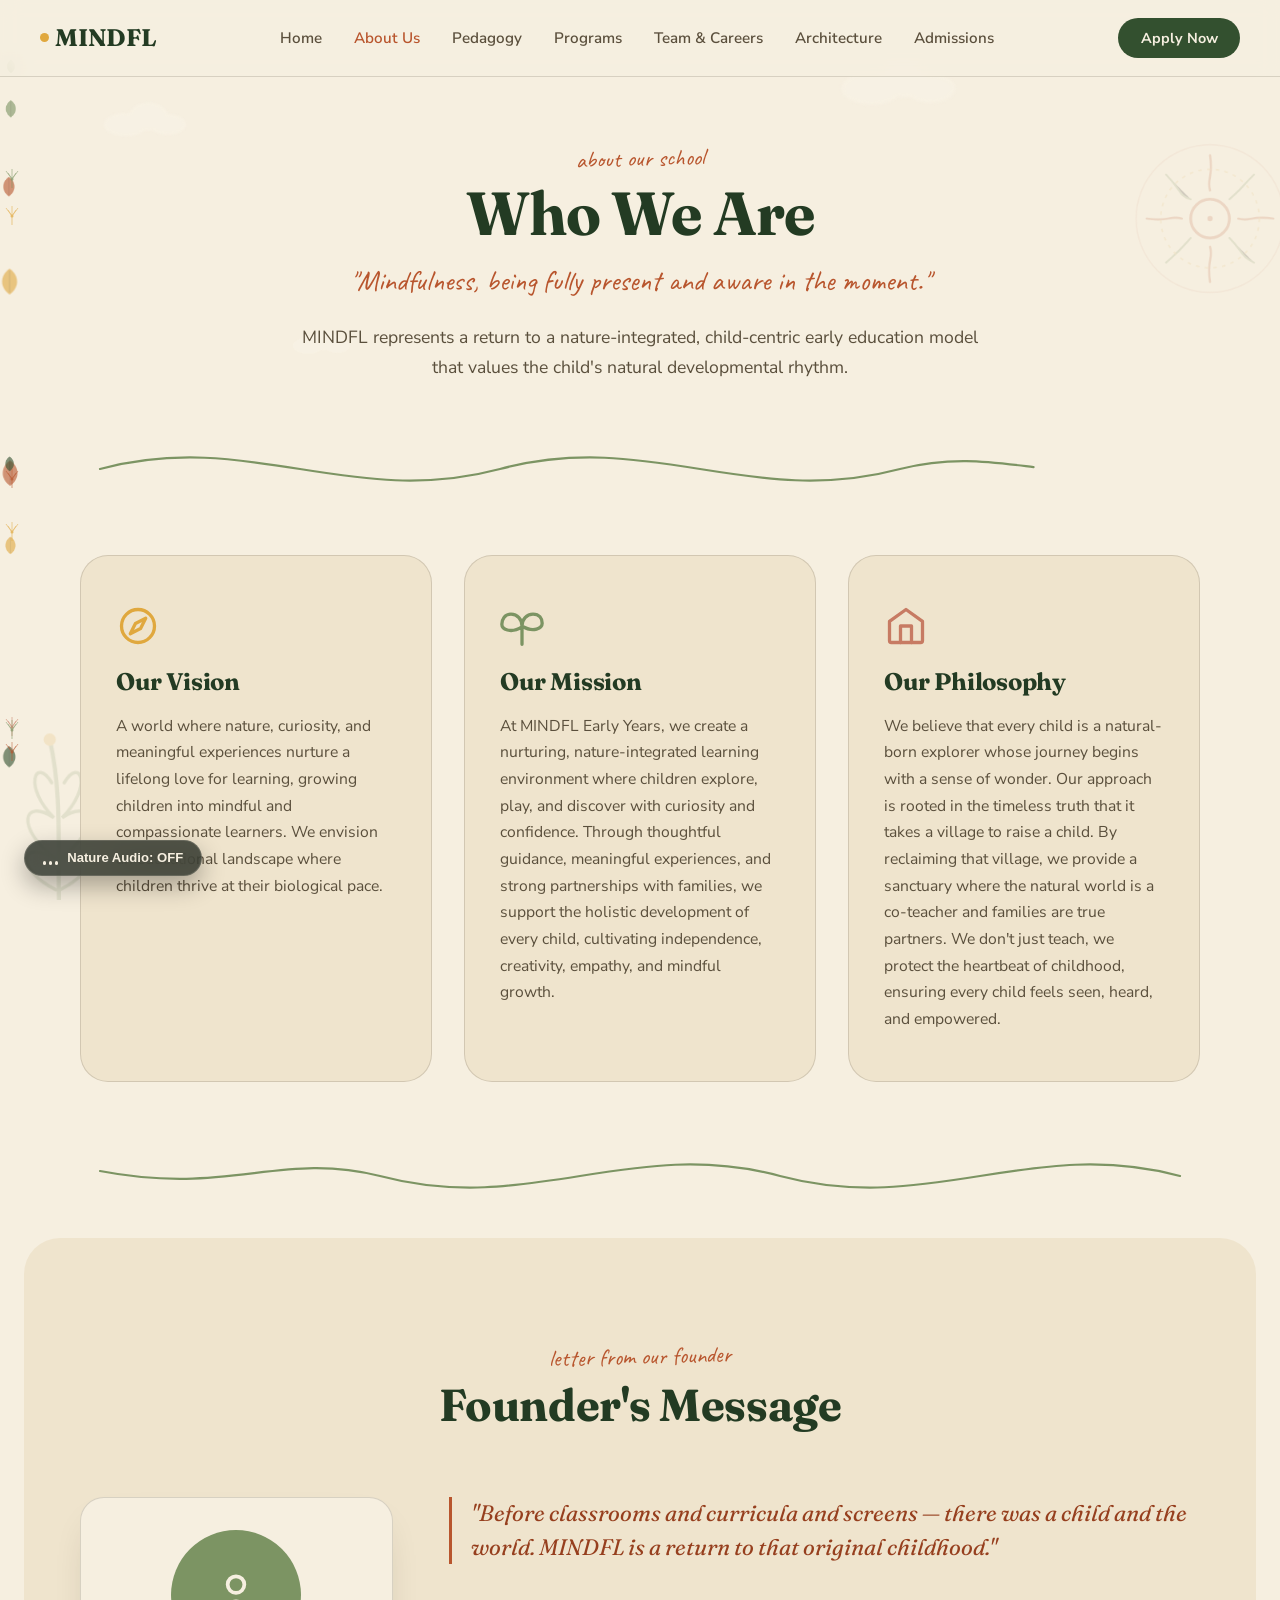
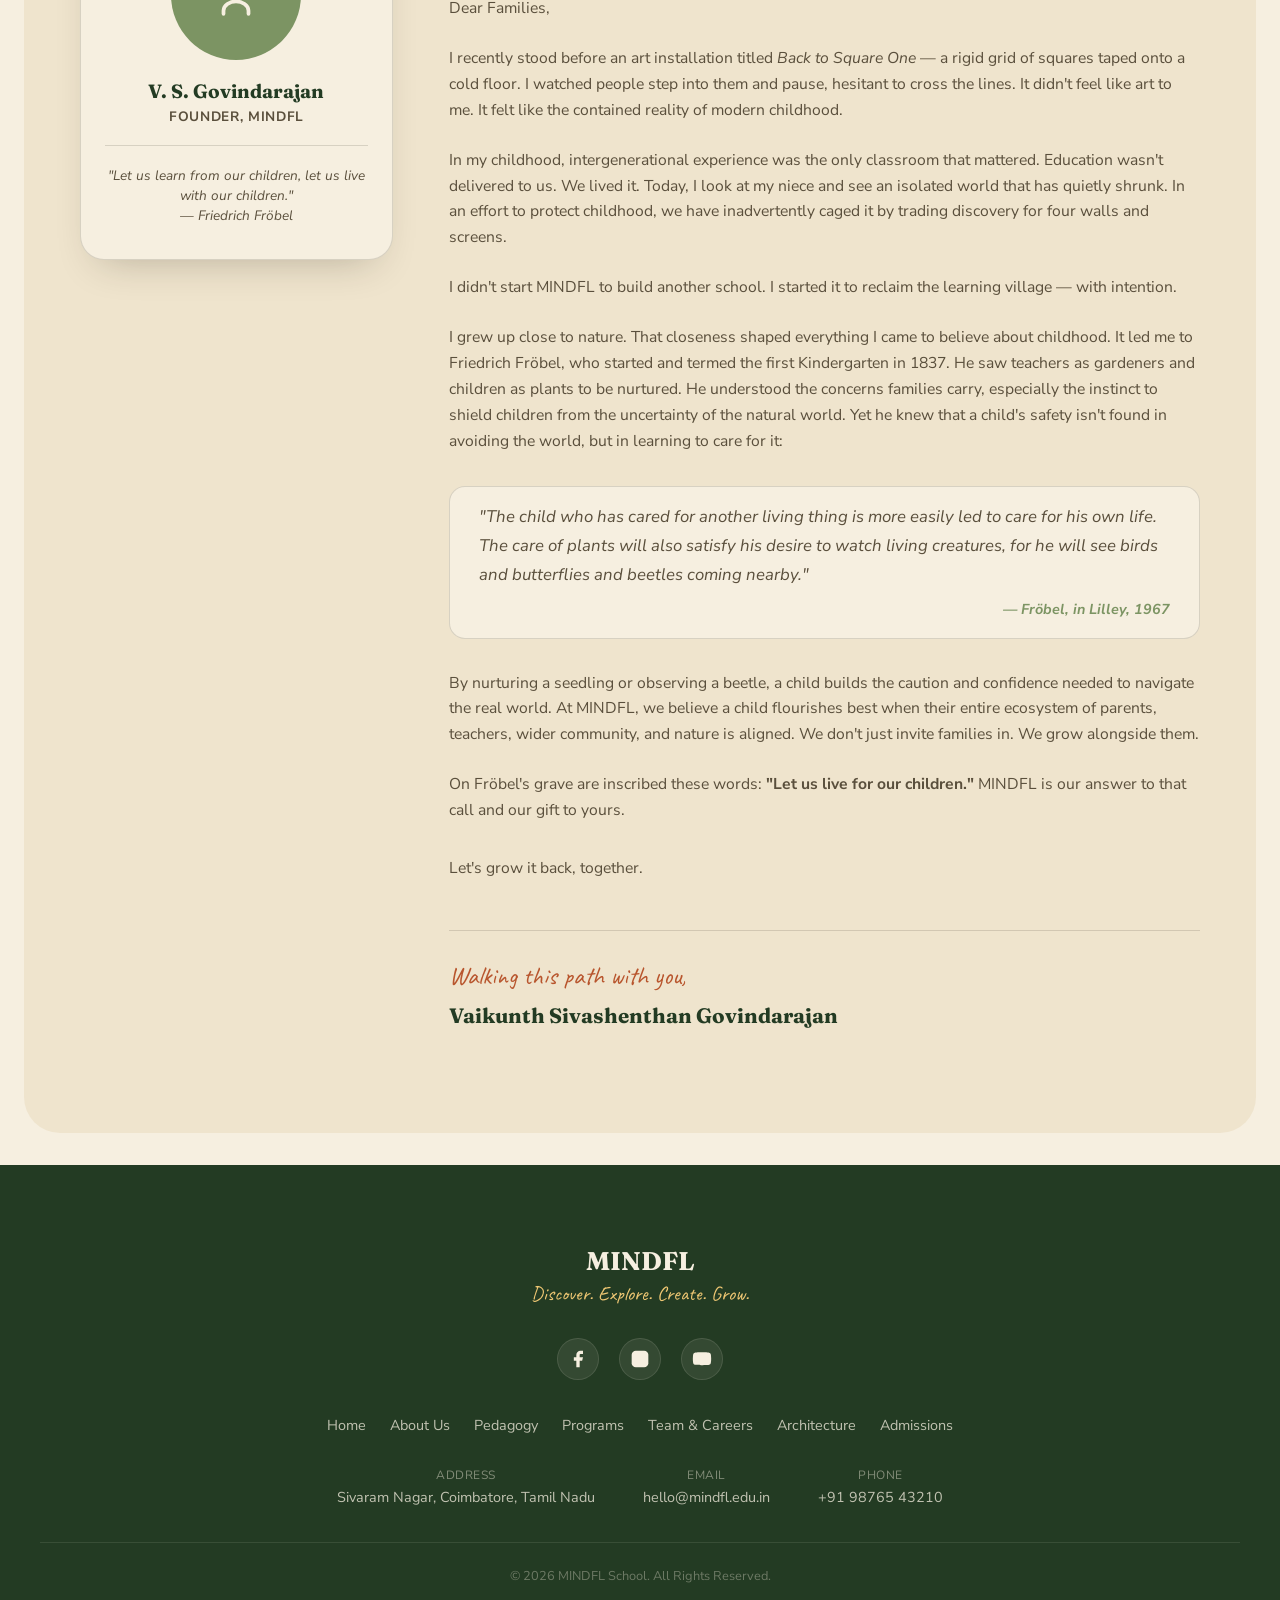
==== about.html @ 284044bc "Add acoustic piano key sounds for card overlays; remove chimes loop and waterdrop audio" ====
<!DOCTYPE html>
<html lang="en">
<head>
  <meta charset="UTF-8">
  <meta name="viewport" content="width=device-width, initial-scale=1.0">
  <meta name="description" content="Discover MINDFL's vision, mission, and core philosophy, along with a personal message from our founder, Vaikunth Sivashenthan Govindarajan.">
  <title>About Us — MINDFL School</title>
  <link rel="stylesheet" href="index.css?v=1.4">
</head>
<body>

  <!-- Static Texture -->
  <div style="position:fixed; inset:0; z-index:500; pointer-events:none; filter:url(#noiseFilter); opacity:0.045;"></div>

  <!-- Ambient Background Layer -->
  <div id="garden-layer"></div>

  <!-- Navigation -->
  <nav>
    <a href="index.html" class="brand"><span class="dot"></span>MINDFL</a>
    <ul class="nav-links">
      <li><a href="index.html">Home</a></li>
      <li><a href="about.html" class="active">About Us</a></li>
      <li><a href="why-mindfl.html">Pedagogy</a></li>
      <li><a href="programs.html">Programs</a></li>
      <li><a href="team.html">Team &amp; Careers</a></li>
      <li><a href="architecture.html">Architecture</a></li>
      <li><a href="admissions.html">Admissions</a></li>
    </ul>
    <a href="admissions.html" class="nav-cta">Apply Now</a>
    <button class="menu-btn" aria-label="Toggle menu">
      <span></span>
      <span></span>
      <span></span>
    </button>
  </nav>

  <div class="wrap">
    
    <!-- Page Header -->
    <section style="padding-top: 9rem; padding-bottom: 3.5rem; text-align: center;" class="reveal-on-scroll">
      <div class="inner">
        <span class="eyebrow">about our school</span>
        <h1 style="font-size: clamp(2.2rem, 5vw, 3.8rem); margin-bottom: 0.8rem;">Who We Are</h1>
        <div style="font-family: 'Caveat', cursive; font-size: 1.8rem; color: var(--clay); margin: 0.5rem auto 1.5rem;">
          "Mindfulness, being fully present and aware in the moment."
        </div>
        <p style="max-width: 680px; margin: 0 auto; font-size: 1.1rem; line-height: 1.7;">
          MINDFL represents a return to a nature-integrated, child-centric early education model that values the child's natural developmental rhythm.
        </p>
      </div>
    </section>

    <!-- Vine Divider -->
    <svg class="vine-divider" viewBox="0 0 1080 60"><path class="vine-path" d="M0,30 C150,-10 250,70 400,30 C550,-10 650,70 800,30 C900,5 950,50 1080,25"/></svg>

    <!-- Vision, Mission & Philosophy Cards -->
    <section class="reveal-on-scroll" style="padding-top: 3.5rem; padding-bottom: 4rem;">
      <div class="inner grid-fit-320">
        
        <div style="background: var(--paper-deep); border-radius: 28px; padding: 3rem 2.2rem; border: 1px solid var(--cream-line);">
          <div style="margin-bottom: 0.8rem;">
            <svg class="flat-icon gold" viewBox="0 0 24 24"><circle cx="12" cy="12" r="9"/><path d="M16.2 7.8l-2.8 5.6-5.6 2.8 2.8-5.6 5.6-2.8z"/></svg>
          </div>
          <h2 style="font-size: 1.5rem; color: var(--forest-deep); margin-bottom: 1rem;">Our Vision</h2>
          <p style="font-size: 0.98rem; line-height: 1.7; color: var(--ink-soft); margin: 0;">
            A world where nature, curiosity, and meaningful experiences nurture a lifelong love for learning, growing children into mindful and compassionate learners. We envision an educational landscape where children thrive at their biological pace.
          </p>
        </div>

        <div style="background: var(--paper-deep); border-radius: 28px; padding: 3rem 2.2rem; border: 1px solid var(--cream-line);">
          <div style="margin-bottom: 0.8rem;">
            <svg class="flat-icon green" viewBox="0 0 24 24"><path d="M12 22V12m0 0c0-3.5 2.5-6.5 6-6.5s5 2.5 5 5-4.5 5.5-11 1.5zm0 0c0-3.5-2.5-6.5-6-6.5S1 8.5 1 11s4.5 5.5 11 1.5z"/></svg>
          </div>
          <h2 style="font-size: 1.5rem; color: var(--forest-deep); margin-bottom: 1rem;">Our Mission</h2>
          <p style="font-size: 0.98rem; line-height: 1.7; color: var(--ink-soft); margin: 0;">
            At MINDFL Early Years, we create a nurturing, nature-integrated learning environment where children explore, play, and discover with curiosity and confidence. Through thoughtful guidance, meaningful experiences, and strong partnerships with families, we support the holistic development of every child, cultivating independence, creativity, empathy, and mindful growth.
          </p>
        </div>

        <div style="background: var(--paper-deep); border-radius: 28px; padding: 3rem 2.2rem; border: 1px solid var(--cream-line);">
          <div style="margin-bottom: 0.8rem;">
            <svg class="flat-icon rose" viewBox="0 0 24 24"><path d="M3 9.5L12 3l9 6.5V20a1 1 0 0 1-1 1H4a1 1 0 0 1-1-1V9.5z"/><path d="M9 21V12h6v9"/></svg>
          </div>
          <h2 style="font-size: 1.5rem; color: var(--forest-deep); margin-bottom: 1rem;">Our Philosophy</h2>
          <p style="font-size: 0.98rem; line-height: 1.7; color: var(--ink-soft); margin: 0;">
            We believe that every child is a natural-born explorer whose journey begins with a sense of wonder. Our approach is rooted in the timeless truth that it takes a village to raise a child. By reclaiming that village, we provide a sanctuary where the natural world is a co-teacher and families are true partners. We don't just teach, we protect the heartbeat of childhood, ensuring every child feels seen, heard, and empowered.
          </p>
        </div>

      </div>
    </section>

    <!-- Vine Divider -->
    <svg class="vine-divider" viewBox="0 0 1080 60"><path class="vine-path" d="M1080,30 C930,-10 830,70 680,30 C530,-10 430,70 280,30 C180,5 130,50 0,25"/></svg>

    <!-- Founder's Message -->
    <section class="reveal-on-scroll" style="background: var(--paper-deep); border-radius: 36px; margin: 2rem 1.5rem; padding: 6.5rem 2.5rem;">
      <div class="inner">
        <div style="text-align: center; margin-bottom: 4rem;">
          <span class="eyebrow">letter from our founder</span>
          <h2 style="font-size: clamp(2rem, 3.8vw, 2.8rem);">Founder's Message</h2>
        </div>

        <div class="grid-founder">
          <!-- Left: Portrait details / Froebel grave quote -->
          <div style="position: sticky; top: 100px;">
            <div style="background: var(--paper); padding: 2rem 1.5rem; border-radius: 24px; border: 1px solid var(--cream-line); text-align: center; box-shadow: var(--shadow);">
              <div style="width: 130px; height: 130px; margin: 0 auto 1.2rem; background: var(--moss); border-radius: 50%; display: flex; align-items: center; justify-content: center;">
                <svg class="flat-icon" style="stroke: var(--paper); width: 50px; height: 50px;" viewBox="0 0 24 24"><path d="M12 11c2.2 0 4-1.8 4-4s-1.8-4-4-4-4 1.8-4 4 1.8 4 4 4zM6 21v-1.5c0-2.5 3-4.5 6-4.5s6 2 6 4.5V21"/></svg>
              </div>
              <h3 style="font-size: 1.2rem; color: var(--forest-deep); margin-bottom: 0.2rem;">V. S. Govindarajan</h3>
              <span style="font-size: 0.85rem; text-transform: uppercase; letter-spacing: 0.05em; color: var(--ink-soft); font-weight: 700; display: block; margin-bottom: 1.2rem;">Founder, MINDFL</span>
              <p style="font-size: 0.85rem; line-height: 1.5; color: var(--ink-soft); font-style: italic; border-top: 1px solid var(--cream-line); padding-top: 1.2rem; margin: 0;">
                "Let us learn from our children, let us live with our children."<br>— Friedrich Fröbel
              </p>
            </div>
          </div>

          <!-- Right: Letter content -->
          <div style="font-size: 1.05rem; line-height: 1.8; color: var(--ink);">
            
            <p style="font-family: 'Fraunces', serif; font-style: italic; font-size: 1.4rem; color: var(--clay-deep); line-height: 1.5; margin-bottom: 2rem; border-left: 3px solid var(--clay); padding-left: 1.2rem;">
              "Before classrooms and curricula and screens — there was a child and the world. MINDFL is a return to that original childhood."
            </p>

            <p style="margin-bottom: 1.5rem;">Dear Families,</p>

            <p style="margin-bottom: 1.5rem;">
              I recently stood before an art installation titled <em>Back to Square One</em> — a rigid grid of squares taped onto a cold floor. I watched people step into them and pause, hesitant to cross the lines. It didn't feel like art to me. It felt like the contained reality of modern childhood.
            </p>

            <p style="margin-bottom: 1.5rem;">
              In my childhood, intergenerational experience was the only classroom that mattered. Education wasn't delivered to us. We lived it. Today, I look at my niece and see an isolated world that has quietly shrunk. In an effort to protect childhood, we have inadvertently caged it by trading discovery for four walls and screens.
            </p>

            <p style="margin-bottom: 1.5rem;">
              I didn't start MINDFL to build another school. I started it to reclaim the learning village — with intention.
            </p>

            <p style="margin-bottom: 1.5rem;">
              I grew up close to nature. That closeness shaped everything I came to believe about childhood. It led me to Friedrich Fröbel, who started and termed the first Kindergarten in 1837. He saw teachers as gardeners and children as plants to be nurtured. He understood the concerns families carry, especially the instinct to shield children from the uncertainty of the natural world. Yet he knew that a child's safety isn't found in avoiding the world, but in learning to care for it:
            </p>

            <blockquote style="margin: 2rem 0; padding: 1rem 1.8rem; background: var(--paper); border-radius: 16px; font-style: italic; border-left: 4.5px stroke var(--moss); border: 1px solid var(--cream-line); color: var(--ink-soft); line-height: 1.7;">
              "The child who has cared for another living thing is more easily led to care for his own life. The care of plants will also satisfy his desire to watch living creatures, for he will see birds and butterflies and beetles coming nearby." <span style="display: block; margin-top: 0.5rem; text-align: right; font-size: 0.9rem; font-weight: 700; color: var(--moss);">— Fröbel, in Lilley, 1967</span>
            </blockquote>

            <p style="margin-bottom: 1.5rem;">
              By nurturing a seedling or observing a beetle, a child builds the caution and confidence needed to navigate the real world. At MINDFL, we believe a child flourishes best when their entire ecosystem of parents, teachers, wider community, and nature is aligned. We don't just invite families in. We grow alongside them.
            </p>

            <p style="margin-bottom: 2rem;">
              On Fröbel's grave are inscribed these words: <strong>"Let us live for our children."</strong> MINDFL is our answer to that call and our gift to yours.
            </p>

            <p style="margin-bottom: 2rem;">Let's grow it back, together.</p>

            <div style="margin-top: 3rem; border-top: 1px solid var(--cream-line); padding-top: 1.5rem;">
              <p style="margin: 0; font-family: 'Caveat', cursive; font-size: 1.6rem; color: var(--clay);">Walking this path with you,</p>
              <h4 style="font-size: 1.3rem; margin-top: 0.3rem;">Vaikunth Sivashenthan Govindarajan</h4>
            </div>

          </div>
        </div>
      </div>
    </section>

  </div>

  <!-- Footer -->
  <footer>
    <h3>MINDFL</h3>
    <div class="tagline">Discover. Explore. Create. Grow.</div>
    <div class="footer-socials">
      <a href="#" aria-label="Facebook">
        <svg viewBox="0 0 24 24"><path d="M18 2h-3a5 5 0 0 0-5 5v3H7v4h3v8h4v-8h3l1-4h-4V7a1 1 0 0 1 1-1h3z"/></svg>
      </a>
      <a href="#" aria-label="Instagram">
        <svg viewBox="0 0 24 24"><rect x="2" y="2" width="20" height="20" rx="5" ry="5"/><path d="M16 11.37A4 4 0 1 1 12.63 8 4 4 0 0 1 16 11.37zM17.5 6.5h.01"/></svg>
      </a>
      <a href="#" aria-label="YouTube">
        <svg viewBox="0 0 24 24"><path d="M22.54 6.42a2.78 2.78 0 0 0-1.95-1.96C18.88 4 12 4 12 4s-6.88 0-8.59.46a2.78 2.78 0 0 0-1.95 1.96A29 29 0 0 0 1 11.75a29 29 0 0 0 .46 5.33 2.78 2.78 0 0 0 1.95 1.96C5.12 19.5 12 19.5 12 19.5s6.88 0 8.59-.46a2.78 2.78 0 0 0 1.95-1.96 29 29 0 0 0 .46-5.33 29 29 0 0 0-.46-5.33z"/><polygon points="9.75 15.02 15.5 11.75 9.75 8.48 9.75 15.02"/></svg>
      </a>
    </div>
    <div class="footer-links">
      <a href="index.html">Home</a>
      <a href="about.html">About Us</a>
      <a href="why-mindfl.html">Pedagogy</a>
      <a href="programs.html">Programs</a>
      <a href="team.html">Team &amp; Careers</a>
      <a href="architecture.html">Architecture</a>
      <a href="admissions.html">Admissions</a>
    </div>
    <div class="contact-row">
      <div>
        <span>Address</span>
        Sivaram Nagar, Coimbatore, Tamil Nadu
      </div>
      <div>
        <span>Email</span>
        hello@mindfl.edu.in
      </div>
      <div>
        <span>Phone</span>
        +91 98765 43210
      </div>
    </div>
    <div class="fine">© 2026 MINDFL School. All Rights Reserved.</div>
  </footer>

  <script src="index.js?v=1.4"></script>
</body>
</html>
---- index.css ----
@import url('https://fonts.googleapis.com/css2?family=Fraunces:ital,opsz,wght@0,9..144,300;0,9..144,500;0,9..144,600;0,9..144,700;1,9..144,500;1,9..144,600&family=Caveat:wght@500;600;700&family=Nunito+Sans:opsz,wght@6..12,400;6..12,500;6..12,600;6..12,700&display=swap');

:root {
  /* Premium Earthy Palette */
  --paper: #f6efe0;
  --paper-deep: #efe4cd;
  --forest: #33502f;
  --forest-deep: #233b23;
  --moss: #7c9463;
  --moss-light: rgba(124, 148, 99, 0.15);
  --clay: #b8552d;
  --clay-deep: #963f1e;
  --gold: #e0a83e;
  --gold-soft: #f0c874;
  --rose: #c77b63;
  --ink: #2b2416;
  --ink-soft: #5a4f3c;
  --cream-line: rgba(43, 36, 22, 0.15);
  
  /* Decorative & UI Specs */
  --shadow: 0 18px 40px -20px rgba(43, 36, 22, 0.3);
  --transition: all 0.35s cubic-bezier(0.25, 0.8, 0.25, 1);
  --max-width: 1120px;
}

* {
  box-sizing: border-box;
}

html {
  scroll-behavior: smooth;
}

/* Base Mobile Layout (Base Viewport: <768px) */
body {
  margin: 0;
  background-color: var(--paper);
  color: var(--ink);
  font-family: 'Nunito Sans', sans-serif;
  overflow-x: hidden;
  position: relative;
  min-height: 100vh;
}

/* Custom Scrollbar */
::-webkit-scrollbar {
  width: 8px;
}
::-webkit-scrollbar-track {
  background: var(--paper-deep);
}
::-webkit-scrollbar-thumb {
  background: var(--moss);
  border-radius: 5px;
}
::-webkit-scrollbar-thumb:hover {
  background: var(--forest);
}

::selection {
  background: var(--gold-soft);
  color: var(--ink);
}

/* Typography Mobile-First (Optimized to prevent overlap) */
h1 {
  font-family: 'Fraunces', serif;
  color: var(--forest-deep);
  margin: 0;
  letter-spacing: -0.015em;
  font-size: clamp(2rem, 7vw, 2.5rem);
  line-height: 1.15;
}

h2 {
  font-family: 'Fraunces', serif;
  color: var(--forest-deep);
  margin: 0;
  letter-spacing: -0.01em;
  font-size: clamp(1.6rem, 5.5vw, 2rem);
  line-height: 1.25;
}

h3 {
  font-family: 'Fraunces', serif;
  color: var(--forest-deep);
  margin: 0;
  font-size: clamp(1.2rem, 4.5vw, 1.45rem);
  line-height: 1.3;
}

h4 {
  font-family: 'Fraunces', serif;
  color: var(--forest-deep);
  margin: 0;
  font-size: 1.15rem;
  line-height: 1.3;
}

p {
  line-height: 1.65;
  color: var(--ink-soft);
  font-size: 0.98rem;
  margin-top: 0;
  margin-bottom: 1rem;
}

.eyebrow {
  font-family: 'Caveat', cursive;
  font-size: 1.45rem;
  color: var(--clay);
  display: inline-block;
  transform: rotate(-1.5deg);
  margin-bottom: 0.4rem;
}

a {
  text-decoration: none;
  color: inherit;
}

/* Minimal Flat SVG Icons Styling */
.flat-icon {
  width: 44px;
  height: 44px;
  stroke: var(--clay);
  stroke-width: 1.8;
  stroke-linecap: round;
  stroke-linejoin: round;
  fill: none;
  display: inline-block;
}

.flat-icon.green {
  stroke: var(--moss);
}

.flat-icon.gold {
  stroke: var(--gold);
}

.flat-icon.rose {
  stroke: var(--rose);
}

.flat-icon.forest {
  stroke: var(--forest);
}

/* Ambient Background Layers */
#grain {
  position: fixed;
  inset: 0;
  pointer-events: none;
  z-index: 500;
  opacity: 0.045;
  mix-blend-mode: multiply;
}

#garden-layer {
  position: fixed;
  inset: 0;
  z-index: 0;
  overflow: hidden;
  pointer-events: none;
}

.parallax-el {
  position: absolute;
  will-change: transform;
  transition: transform 0.6s cubic-bezier(0.2, 0.7, 0.3, 1);
}

.cloud {
  position: absolute;
  filter: blur(1.5px);
  opacity: 0.4;
}

.drift-leaf {
  position: absolute;
  animation: driftAcross linear infinite;
  opacity: 0.75;
}

@keyframes driftAcross {
  0% { transform: translate(-8vw, 0) rotate(-10deg); }
  50% { transform: translate(50vw, -8vh) rotate(25deg); }
  100% { transform: translate(112vw, 4vh) rotate(-15deg); }
}

.pollen {
  position: absolute;
  border-radius: 50%;
  background: var(--gold-soft);
  opacity: 0.35;
  animation: pollenFloat linear infinite;
}

@keyframes pollenFloat {
  0% { transform: translate(0, 0); opacity: 0; }
  10% { opacity: 0.45; }
  90% { opacity: 0.35; }
  100% { transform: translate(var(--drift-x, 25px), -105vh); opacity: 0; }
}

.butterfly {
  position: absolute;
  offset-path: path('M -50 200 C 150 50, 250 350, 500 100 C 700 -100, 900 400, 1150 220');
  animation: flutterAlongPath 22s linear infinite;
  opacity: 0;
}
.butterfly svg {
  animation: wingFlap 0.45s ease-in-out infinite alternate;
  transform-origin: center;
}

@keyframes wingFlap {
  from { transform: scaleX(1); }
  to { transform: scaleX(0.65); }
}

@keyframes flutterAlongPath {
  0% { offset-distance: 0%; opacity: 0; }
  5% { opacity: 0.85; }
  95% { opacity: 0.85; }
  100% { offset-distance: 100%; opacity: 0; }
}

/* Layout Shell Mobile-First */
.wrap {
  position: relative;
  z-index: 2;
  overflow: hidden;
}

section {
  position: relative;
  padding: 3.5rem 1.2rem;
}

.inner {
  width: 100%;
  max-width: var(--max-width);
  margin: 0 auto;
}

/* Header / Navigation Mobile-First */
nav {
  position: fixed;
  top: 0;
  left: 0;
  right: 0;
  z-index: 100;
  display: flex;
  align-items: center;
  justify-content: space-between;
  padding: 0.9rem 1.2rem;
  background: rgba(246, 239, 224, 0.8);
  backdrop-filter: blur(10px);
  border-bottom: 1px solid var(--cream-line);
}

.brand {
  font-family: 'Fraunces', serif;
  font-weight: 700;
  font-size: 1.35rem;
  color: var(--forest-deep);
  display: flex;
  align-items: center;
  gap: 0.4rem;
}

.brand .dot {
  width: 9px;
  height: 9px;
  border-radius: 50%;
  background: var(--gold);
}

.nav-links {
  position: fixed;
  top: 60px;
  left: 0;
  right: 0;
  bottom: 0;
  background: var(--paper);
  display: flex;
  flex-direction: column;
  padding: 2.5rem 1.5rem;
  gap: 1.5rem;
  transform: translateX(100%);
  transition: transform 0.4s cubic-bezier(0.2, 0.7, 0.3, 1);
  z-index: 99;
  border-top: 1px solid var(--cream-line);
  overflow-y: auto;
  list-style: none;
  margin: 0;
}

.nav-links.open {
  transform: translateX(0);
}

.nav-links a {
  font-weight: 600;
  font-size: 1.1rem;
  color: var(--ink-soft);
  transition: var(--transition);
  display: block;
  padding: 0.5rem 0;
}

.nav-links a:hover,
.nav-links a.active {
  color: var(--clay);
}

.nav-cta {
  display: none; /* Desktop only */
}

/* Mobile Nav Toggle */
.menu-btn {
  display: block;
  background: none;
  border: none;
  cursor: pointer;
  padding: 0.4rem;
  z-index: 105;
}

.menu-btn span {
  display: block;
  width: 22px;
  height: 2px;
  background: var(--forest-deep);
  margin: 4px 0;
  transition: var(--transition);
}

.menu-btn.open span:nth-child(1) {
  transform: rotate(45deg) translate(4px, 4px);
}
.menu-btn.open span:nth-child(2) {
  opacity: 0;
}
.menu-btn.open span:nth-child(3) {
  transform: rotate(-45deg) translate(4px, -4px);
}

/* Vine Dividers */
.vine-divider {
  width: 100%;
  max-width: var(--max-width);
  margin: 0 auto;
  height: 45px;
  display: block;
}

.vine-path {
  fill: none;
  stroke: var(--moss);
  stroke-width: 2.2;
  stroke-linecap: round;
  stroke-dasharray: 1400;
  stroke-dashoffset: 1400;
  transition: stroke-dashoffset 1.8s cubic-bezier(0.2, 0.7, 0.2, 1);
}

.vine-divider.in-view .vine-path {
  stroke-dashoffset: 0;
}

.vine-leaf {
  opacity: 0;
  transform: scale(0.4);
  transform-origin: center;
  transition: opacity 0.6s ease 1.2s, transform 0.6s ease 1.2s;
}

.vine-divider.in-view .vine-leaf {
  opacity: 1;
  transform: scale(1);
}

/* Buttons */
.btn-primary, .btn-secondary {
  font-weight: 700;
  font-size: 0.95rem;
  padding: 0.8rem 1.6rem;
  border-radius: 100px;
  display: inline-block;
  transition: var(--transition);
  border: none;
  cursor: pointer;
  text-align: center;
}

.btn-primary {
  background: var(--clay);
  color: var(--paper);
  box-shadow: 0 10px 20px -8px rgba(184, 85, 45, 0.45);
}

.btn-primary:hover {
  transform: translateY(-2px) rotate(-0.5deg);
  box-shadow: 0 14px 26px -8px rgba(184, 85, 45, 0.55);
}

.btn-secondary {
  background: transparent;
  color: var(--forest-deep);
  border: 1.5px solid var(--forest-deep);
}

.btn-secondary:hover {
  background: var(--forest-deep);
  color: var(--paper);
  transform: translateY(-2px) rotate(0.5deg);
}

/* Card components base */
.journey-card {
  background: var(--paper-deep);
  padding: 2rem 1.5rem;
  border-radius: 20px;
  border: 1px solid var(--cream-line);
  position: relative;
  margin-bottom: 1.25rem;
  transition: var(--transition);
}

.journey-card .tag {
  position: absolute;
  top: 1.2rem;
  right: 1.2rem;
  font-family: 'Caveat', cursive;
  font-size: 1.1rem;
  color: var(--moss);
}

/* GROW framework */
.grow-grid {
  display: grid;
  grid-template-columns: 1fr;
  gap: 1.25rem;
  margin-top: 2rem;
}
.grow-card {
  background: var(--paper-deep);
  border: 1px solid var(--cream-line);
  border-radius: 20px;
  padding: 2rem 1.5rem;
  transition: var(--transition);
}
.grow-letter {
  font-size: 2.8rem;
  font-family: 'Fraunces', serif;
  font-weight: 700;
  color: var(--clay);
  line-height: 1;
  display: block;
  margin-bottom: 0.1rem;
}
.grow-phil {
  font-size: 0.85rem;
  text-transform: uppercase;
  letter-spacing: 0.05em;
  color: var(--moss);
  font-weight: 700;
  display: block;
  margin-bottom: 0.8rem;
}

/* Stats Section */
.stats-grid {
  display: grid;
  grid-template-columns: 1fr;
  gap: 2.2rem;
  background: var(--forest-deep);
  color: var(--paper);
  padding: 3.5rem 1.5rem;
  border-radius: 28px;
  margin: 3rem 0;
  text-align: center;
}
.stat-card {
  border-bottom: 1px solid rgba(246, 239, 224, 0.15);
  padding-bottom: 1.8rem;
}
.stat-card:last-child {
  border-bottom: none;
  padding-bottom: 0;
}
.stat-number {
  font-size: clamp(2.8rem, 10vw, 4rem);
  font-family: 'Fraunces', serif;
  font-weight: 700;
  color: var(--gold-soft);
  line-height: 1;
  margin-bottom: 0.4rem;
}
.stat-label {
  font-size: 0.95rem;
  font-weight: 700;
  margin-bottom: 0.4rem;
  color: var(--paper);
}
.stat-desc {
  font-size: 0.85rem;
  color: rgba(246, 239, 224, 0.65);
  line-height: 1.4;
  margin: 0;
}

/* Unique Offerings */
.offering-grid {
  display: grid;
  grid-template-columns: 1fr;
  gap: 1.25rem;
  margin-top: 2rem;
}
.offering-card {
  background: var(--paper-deep);
  border: 1px solid var(--cream-line);
  border-radius: 20px;
  padding: 2rem 1.5rem;
  display: flex;
  flex-direction: column;
  gap: 1.2rem;
  align-items: start;
}
.offering-icon-wrap {
  width: 54px;
  height: 54px;
  background: var(--paper);
  border-radius: 14px;
  border: 1px solid var(--cream-line);
  display: flex;
  align-items: center;
  justify-content: center;
}

/* Thinkers */
.thinkers-grid {
  display: flex;
  flex-direction: column;
  gap: 1.5rem;
  margin-top: 2rem;
}
.thinker-row {
  display: flex;
  flex-direction: column;
  gap: 1.2rem;
  padding: 2rem 1.5rem;
  background: var(--paper-deep);
  border-radius: 24px;
  border: 1px solid var(--cream-line);
  text-align: center;
}
.thinker-header {
  display: flex;
  flex-direction: column;
  align-items: center;
  gap: 0.8rem;
}
.thinker-badge {
  width: 76px;
  height: 76px;
  background: var(--forest);
  color: var(--paper);
  border-radius: 50%;
  display: flex;
  align-items: center;
  justify-content: center;
  font-family: 'Fraunces', serif;
  font-size: 1.8rem;
  font-weight: 700;
  border: 3px solid var(--paper);
  box-shadow: var(--shadow);
}
.thinker-quote {
  font-family: 'Caveat', cursive;
  font-size: 1.3rem;
  color: var(--clay);
  line-height: 1.3;
  margin-top: 0.6rem;
}

/* Video Gallery */
.video-grid {
  display: grid;
  grid-template-columns: 1fr;
  gap: 1.5rem;
  margin-top: 2rem;
}
.video-card {
  background: var(--paper-deep);
  border-radius: 20px;
  border: 1px solid var(--cream-line);
  overflow: hidden;
}
.video-thumb {
  height: 170px;
  background: #463b28;
  position: relative;
  display: flex;
  align-items: center;
  justify-content: center;
  color: var(--paper);
  cursor: pointer;
}
.video-thumb::before {
  content: "";
  position: absolute;
  inset: 0;
  background: rgba(43, 36, 22, 0.35);
}
.play-btn {
  width: 50px;
  height: 50px;
  border-radius: 50%;
  background: var(--clay);
  display: flex;
  align-items: center;
  justify-content: center;
  position: relative;
  z-index: 5;
  font-size: 1.25rem;
  box-shadow: 0 6px 15px rgba(0, 0, 0, 0.25);
}
.video-info {
  padding: 1.25rem;
}

/* Programs Tabs */
.programs-tabs {
  display: flex;
  justify-content: center;
  gap: 0.6rem;
  flex-wrap: wrap;
  margin-top: 1.5rem;
  margin-bottom: 2.2rem;
}
.tab-btn {
  background: var(--paper-deep);
  border: 1px solid var(--cream-line);
  padding: 0.65rem 1.1rem;
  font-size: 0.9rem;
  font-family: 'Fraunces', serif;
  color: var(--forest-deep);
  border-radius: 100px;
  cursor: pointer;
}
.tab-btn.active {
  background: var(--forest);
  color: var(--paper);
  border-color: var(--forest);
}
.program-detail-card {
  display: none;
  background: var(--paper-deep);
  border: 1px solid var(--cream-line);
  border-radius: 24px;
  padding: 2rem 1.5rem;
}
.program-detail-card.active {
  display: flex;
  flex-direction: column;
  gap: 2rem;
  animation: fadeIn 0.4s ease;
}
.program-meta {
  background: var(--paper);
  border-radius: 20px;
  padding: 1.8rem;
  border: 1px solid var(--cream-line);
  display: flex;
  flex-direction: column;
  gap: 1.25rem;
}
.meta-item {
  border-bottom: 1px solid var(--cream-line);
  padding-bottom: 0.8rem;
}
.meta-item:last-child {
  border-bottom: none;
  padding-bottom: 0;
}
.meta-title {
  font-size: 0.75rem;
  text-transform: uppercase;
  letter-spacing: 0.04em;
  color: var(--moss);
  font-weight: 700;
  margin-bottom: 0.2rem;
  display: block;
}
.meta-val {
  font-size: 1.05rem;
  font-weight: 700;
  color: var(--forest-deep);
  line-height: 1.4;
}

/* Architecture Senses */
.senses-grid {
  display: grid;
  grid-template-columns: 1fr;
  gap: 1.5rem;
  margin-top: 2rem;
}
.sense-card {
  background: var(--paper-deep);
  border: 1px solid var(--cream-line);
  border-radius: 20px;
  padding: 2rem 1.5rem;
  text-align: center;
}
.sense-icon-wrap {
  width: 70px;
  height: 70px;
  background: var(--paper);
  border-radius: 50%;
  border: 1px solid var(--cream-line);
  display: flex;
  align-items: center;
  justify-content: center;
  margin: 0 auto 1.25rem;
}

/* Timeline Layout */
.timeline-layout {
  display: flex;
  flex-direction: column;
  gap: 3.5rem;
}
.timeline {
  position: relative;
  padding-left: 2rem;
}
.timeline::before {
  content: "";
  position: absolute;
  top: 8px;
  left: 8px;
  bottom: 15px;
  width: 2.5px;
  background: var(--moss-light);
}
.timeline-item {
  position: relative;
  margin-bottom: 2.5rem;
}
.timeline-item:last-child {
  margin-bottom: 0;
}
.timeline-marker {
  position: absolute;
  top: 4px;
  left: -2rem;
  width: 19px;
  height: 19px;
  background: var(--paper);
  border: 3px solid var(--moss);
  border-radius: 50%;
  z-index: 5;
}
.timeline-num {
  font-size: 0.75rem;
  font-weight: 700;
  color: var(--moss);
  text-transform: uppercase;
  letter-spacing: 0.05em;
  display: block;
  margin-bottom: 0.2rem;
}

/* Forms */
.careers-section, .inquiry-card {
  background: var(--paper-deep);
  border-radius: 24px;
  padding: 2rem 1.5rem;
  border: 1px solid var(--cream-line);
  box-shadow: var(--shadow);
}
.careers-content {
  display: flex;
  flex-direction: column;
  gap: 2rem;
}

/* Footer Mobile-First */
footer {
  background: var(--forest-deep);
  color: rgba(246, 239, 224, 0.75);
  padding: 3.5rem 1.2rem 2rem;
  text-align: center;
  position: relative;
  z-index: 2;
}
footer h3 {
  color: var(--paper);
  font-size: 1.6rem;
  margin-bottom: 0.2rem;
}
footer .tagline {
  font-family: 'Caveat', cursive;
  font-size: 1.25rem;
  color: var(--gold-soft);
  margin-bottom: 2rem;
}
.footer-links {
  display: flex;
  justify-content: center;
  gap: 1.25rem 1.5rem;
  flex-wrap: wrap;
  margin-bottom: 2rem;
}
.footer-links a {
  font-size: 0.9rem;
}
.contact-row {
  display: flex;
  flex-direction: column;
  gap: 1.5rem;
  margin-bottom: 2.2rem;
  font-size: 0.9rem;
}
.contact-row div span {
  display: block;
  color: rgba(246, 239, 224, 0.45);
  font-size: 0.75rem;
  margin-bottom: 0.2rem;
  letter-spacing: 0.04em;
  text-transform: uppercase;
}
footer .fine {
  font-size: 0.8rem;
  color: rgba(246, 239, 224, 0.35);
  border-top: 1px solid rgba(246, 239, 224, 0.1);
  padding-top: 1.5rem;
}

/* ---------------------------------------------------- */
/* TABLET BREAKPOINT (min-width: 768px)                */
/* ---------------------------------------------------- */
@media (min-width: 768px) {
  section {
    padding: 5rem 1.8rem;
  }
  
  .grow-grid {
    grid-template-columns: repeat(2, 1fr);
    gap: 1.5rem;
  }
  
  .offering-grid {
    grid-template-columns: repeat(2, 1fr);
    gap: 1.5rem;
  }
  
  .senses-grid {
    grid-template-columns: repeat(2, 1fr);
  }
  
  .video-grid {
    grid-template-columns: repeat(2, 1fr);
  }
  
  .thinkers-grid {
    gap: 2rem;
  }
  
  .thinker-row {
    flex-direction: row;
    align-items: start;
    text-align: left;
    gap: 2rem;
    padding: 2.5rem 2rem;
  }
  
  .thinker-header {
    flex: 0 0 100px;
    align-items: start;
  }
  
  .program-detail-card.active {
    grid-template-columns: 1.4fr 1fr;
    gap: 2.5rem;
    padding: 2.5rem 2rem;
  }
  
  .careers-content {
    grid-template-columns: 1.2fr 1fr;
    display: grid;
    gap: 3rem;
  }
  
  .timeline-layout {
    grid-template-columns: 1.3fr 1.1fr;
    display: grid;
    gap: 3.5rem;
  }
  
  .contact-row {
    flex-direction: row;
    justify-content: center;
    gap: 3rem;
  }
}

/* ---------------------------------------------------- */
/* DESKTOP BREAKPOINT (min-width: 992px)               */
/* ---------------------------------------------------- */
@media (min-width: 992px) {
  section {
    padding: 6.5rem 2.5rem;
  }

  nav {
    padding: 1.1rem 2.5rem;
  }
  
  .brand {
    font-size: 1.5rem;
  }

  .nav-links {
    position: static;
    flex-direction: row;
    padding: 0;
    gap: 2rem;
    transform: none;
    z-index: auto;
    border-top: none;
    background: transparent;
    overflow-y: visible;
  }

  .nav-links a {
    font-size: 0.95rem;
    padding: 0;
  }

  .nav-cta {
    display: block;
    font-weight: 700;
    font-size: 0.9rem;
    background: var(--forest);
    color: var(--paper);
    padding: 0.65rem 1.4rem;
    border-radius: 100px;
    box-shadow: var(--shadow);
    transition: var(--transition);
  }

  .menu-btn {
    display: none;
  }

  .vine-divider {
    height: 60px;
  }

  .journey-grid {
    display: grid;
    grid-template-columns: repeat(4, 1fr);
    gap: 1.5rem;
  }
  
  .journey-card {
    margin-bottom: 0;
  }

  .grow-grid {
    grid-template-columns: repeat(4, 1fr);
  }

  .senses-grid {
    grid-template-columns: repeat(3, 1fr);
    gap: 2rem;
  }

  .video-grid {
    grid-template-columns: repeat(3, 1fr);
  }

  .program-detail-card.active {
    grid-template-columns: 1.6fr 1fr;
    gap: 3.5rem;
    padding: 3.5rem 3rem;
  }
  
  .careers-section {
    padding: 4rem 3.5rem;
  }
  
  footer {
    padding: 5rem 2.5rem 2.5rem;
  }
}

/* ---------------- INTERACTIVE SUN INTERACTION ---------------- */
.sun-wrap #sun-rays line {
  transition: transform 0.6s cubic-bezier(0.175, 0.885, 0.32, 1.275), stroke 0.4s ease, opacity 0.4s ease;
  transform-origin: center;
}
.sun-wrap:hover #sun-rays line {
  stroke-width: 6.5px;
  stroke: var(--clay);
  opacity: 1;
  transform: scale(1.12);
}

/* ---------------- RESPONSIVE GRID LAYOUTS (MOBILE-FIRST) ---------------- */
.grid-pedagogy {
  display: grid;
  grid-template-columns: 1fr;
  gap: 2.2rem;
  align-items: center;
}
@media (min-width: 768px) {
  .grid-pedagogy {
    grid-template-columns: 1.15fr 0.85fr;
    gap: 3.5rem;
  }
}

.grid-founder {
  display: grid;
  grid-template-columns: 1fr;
  gap: 2.2rem;
  align-items: start;
}
@media (min-width: 768px) {
  .grid-founder {
    grid-template-columns: 1fr 2.4fr;
    gap: 3.5rem;
  }
}

.grid-careers {
  display: grid;
  grid-template-columns: 1fr;
  gap: 2.5rem;
  align-items: start;
}
@media (min-width: 768px) {
  .grid-careers {
    grid-template-columns: 1fr 1.15fr;
    gap: 3.5rem;
  }
}

.grid-fit-320 {
  display: grid;
  grid-template-columns: 1fr;
  gap: 1.5rem;
}
@media (min-width: 640px) {
  .grid-fit-320 {
    grid-template-columns: repeat(auto-fit, minmax(320px, 1fr));
    gap: 2rem;
  }
}

.grid-fit-300 {
  display: grid;
  grid-template-columns: 1fr;
  gap: 1.5rem;
}
@media (min-width: 640px) {
  .grid-fit-300 {
    grid-template-columns: repeat(auto-fit, minmax(300px, 1fr));
    gap: 2rem;
  }
}

.grid-fit-280 {
  display: grid;
  grid-template-columns: 1fr;
  gap: 1.5rem;
}
@media (min-width: 640px) {
  .grid-fit-280 {
    grid-template-columns: repeat(auto-fit, minmax(280px, 1fr));
    gap: 2rem;
  }
}

.grid-fit-200 {
  display: grid;
  grid-template-columns: 1fr;
  gap: 1.25rem;
}
@media (min-width: 480px) {
  .grid-fit-200 {
    grid-template-columns: repeat(auto-fit, minmax(200px, 1fr));
    gap: 1.5rem;
  }
}

/* ---------------- WHATSAPP FAB ---------------- */
.whatsapp-fab {
  position: fixed;
  bottom: 24px;
  right: 24px;
  width: 56px;
  height: 56px;
  background-color: #25d366;
  color: white;
  border-radius: 50%;
  display: flex;
  align-items: center;
  justify-content: center;
  box-shadow: 0 4px 16px rgba(0, 0, 0, 0.22);
  z-index: 999;
  cursor: pointer;
  transition: transform 0.3s cubic-bezier(0.175, 0.885, 0.32, 1.275), box-shadow 0.3s ease;
}
.whatsapp-fab:hover {
  transform: scale(1.1);
  box-shadow: 0 6px 20px rgba(0, 0, 0, 0.3);
}
.whatsapp-fab svg {
  width: 30px;
  height: 30px;
  fill: currentColor;
}

/* ---------------- FOOTER SOCIALS ---------------- */
.footer-socials {
  display: flex;
  justify-content: center;
  gap: 1.25rem;
  margin-bottom: 2.2rem;
}
.footer-socials a {
  width: 42px;
  height: 42px;
  border-radius: 50%;
  background: rgba(246, 239, 224, 0.08);
  display: flex;
  align-items: center;
  justify-content: center;
  color: var(--paper);
  transition: var(--transition);
  border: 1px solid rgba(246, 239, 224, 0.12);
}
.footer-socials a:hover {
  background: var(--gold-soft);
  color: var(--forest-deep);
  border-color: var(--gold-soft);
  transform: translateY(-3px);
}
.footer-socials svg {
  width: 20px;
  height: 20px;
  fill: currentColor;
}

/* ---------------- BOHO FLORAL BACKGROUND ART ---------------- */
.boho-bg-art {
  position: absolute;
  pointer-events: none;
  opacity: 0.16;
  z-index: 0;
  will-change: transform;
}

.boho-bg-art.float-1 {
  animation: gentleFloat 18s ease-in-out infinite alternate;
}

.boho-bg-art.float-2 {
  animation: gentleFloat 25s ease-in-out infinite alternate-reverse;
}

.boho-bg-art.spin-1 {
  animation: slowSpin 70s linear infinite;
}

.boho-bg-art.spin-2 {
  animation: slowSpin 100s linear infinite reverse;
}

@keyframes slowSpin {
  0% { transform: rotate(0deg); }
  100% { transform: rotate(360deg); }
}

@keyframes gentleFloat {
  0% { transform: translateY(0) scale(1) rotate(-3deg); }
  50% { transform: translateY(-22px) scale(1.04) rotate(3deg); }
  100% { transform: translateY(0) scale(1) rotate(-3deg); }
}

/* ---------------- FEATURE 3: DANDELION SEED DRIFT ---------------- */
.dandelion-seed {
  position: absolute;
  pointer-events: none;
  opacity: 0.75;
  z-index: 1;
  will-change: transform, opacity;
  animation: dandelionWave linear infinite;
}

@keyframes dandelionWave {
  0% {
    transform: translate(0, 0) rotate(0deg) scale(0.6);
    opacity: 0;
  }
  12% {
    opacity: 0.75;
  }
  50% {
    transform: translate(45vw, -35px) rotate(180deg) scale(1);
    opacity: 0.85;
  }
  88% {
    opacity: 0.75;
  }
  100% {
    transform: translate(95vw, 15px) rotate(360deg) scale(0.7);
    opacity: 0;
  }
}

/* ---------------- FEATURE 4: MORPHING ORGANIC BLOB BACKDROPS ---------------- */
.boho-organic-blob {
  position: absolute;
  inset: -10px;
  border-radius: 60% 40% 30% 70% / 60% 30% 70% 40%;
  background: linear-gradient(135deg, rgba(124, 148, 99, 0.09) 0%, rgba(184, 85, 45, 0.08) 50%, rgba(224, 168, 62, 0.09) 100%);
  z-index: -1;
  pointer-events: none;
  animation: organicBlobMorph 14s ease-in-out infinite alternate;
  filter: blur(10px);
  transition: transform 0.5s ease;
}

.card:hover .boho-organic-blob,
.pedagogy-card:hover .boho-organic-blob,
.sense-card:hover .boho-organic-blob {
  transform: scale(1.06) rotate(3deg);
}

@keyframes organicBlobMorph {
  0% {
    border-radius: 60% 40% 30% 70% / 60% 30% 70% 40%;
    transform: rotate(0deg) scale(1);
  }
  33% {
    border-radius: 40% 60% 70% 30% / 50% 60% 30% 50%;
    transform: rotate(2deg) scale(1.02);
  }
  66% {
    border-radius: 70% 30% 50% 50% / 30% 70% 50% 70%;
    transform: rotate(-2deg) scale(0.98);
  }
  100% {
    border-radius: 30% 70% 70% 30% / 40% 50% 60% 50%;
    transform: rotate(1deg) scale(1.01);
  }
}

/* ---------------- FEATURE 7: INTERACTIVE BOTANICAL CURSOR TRAIL ---------------- */
.cursor-trail-leaf {
  position: fixed;
  pointer-events: none;
  z-index: 9999;
  will-change: transform, opacity;
  animation: cursorLeafFade 1.2s cubic-bezier(0.25, 0.46, 0.45, 0.94) forwards;
}

@keyframes cursorLeafFade {
  0% {
    opacity: 0.9;
    transform: translate(-50%, -50%) scale(1) rotate(0deg);
  }
  100% {
    opacity: 0;
    transform: translate(calc(-50% + var(--drift-x, 0px)), calc(-50% + 35px)) scale(0.2) rotate(var(--rot, 90deg));
  }
}

/* ---------------- FLOATING AUDIO CONTROLLER & SFX STYLES ---------------- */
.sound-widget-btn {
  position: fixed;
  bottom: 24px;
  left: 24px;
  z-index: 998;
  display: flex;
  align-items: center;
  gap: 0.6rem;
  padding: 0.6rem 1.1rem;
  background: rgba(26, 32, 24, 0.75);
  backdrop-filter: blur(12px);
  -webkit-backdrop-filter: blur(12px);
  border: 1px solid rgba(246, 239, 224, 0.15);
  border-radius: 100px;
  color: var(--paper);
  font-size: 0.82rem;
  font-weight: 600;
  cursor: pointer;
  box-shadow: 0 10px 25px rgba(0, 0, 0, 0.3);
  transition: all 0.35s cubic-bezier(0.175, 0.885, 0.32, 1.275);
  user-select: none;
}

.sound-widget-btn:hover {
  transform: translateY(-2px) scale(1.03);
  border-color: var(--moss);
  background: rgba(29, 51, 29, 0.85);
}

.sound-bars {
  display: flex;
  align-items: flex-end;
  gap: 3px;
  height: 14px;
}

.sound-bar {
  width: 3px;
  height: 4px;
  background: var(--paper);
  border-radius: 2px;
  transition: height 0.2s ease, background-color 0.3s ease;
}

.sound-widget-btn.playing .sound-bar {
  background: var(--moss);
}

.sound-widget-btn.playing .sound-bar:nth-child(1) {
  animation: eqBar 1.1s ease-in-out infinite alternate;
}
.sound-widget-btn.playing .sound-bar:nth-child(2) {
  animation: eqBar 0.8s ease-in-out infinite alternate 0.2s;
}
.sound-widget-btn.playing .sound-bar:nth-child(3) {
  animation: eqBar 1.3s ease-in-out infinite alternate 0.4s;
}

@keyframes eqBar {
  0% { height: 3px; }
  100% { height: 14px; }
}

/* ---------------- MAIN FORM & INQUIRY CARD STYLES ---------------- */
.form-group {
  margin-bottom: 1.5rem;
  width: 100%;
  box-sizing: border-box;
}

.form-group label {
  display: block;
  font-size: 0.88rem;
  font-weight: 700;
  margin-bottom: 0.5rem;
  color: var(--forest-deep);
  letter-spacing: 0.02em;
}

.form-group input[type="text"],
.form-group input[type="email"],
.form-group input[type="tel"],
.form-group input[type="date"],
.form-group select,
.form-group textarea {
  width: 100%;
  box-sizing: border-box;
  background: var(--paper);
  border: 1px solid var(--cream-line);
  border-radius: 14px;
  padding: 0.85rem 1.1rem;
  font-size: 0.95rem;
  color: var(--forest-deep);
  font-family: inherit;
  outline: none;
  transition: border-color 0.3s ease, box-shadow 0.3s ease;
}

.form-group input:focus,
.form-group select:focus,
.form-group textarea:focus {
  border-color: var(--moss);
  box-shadow: 0 0 0 3px rgba(124, 148, 99, 0.2);
}

.inquiry-card, .careers-section {
  width: 100%;
  box-sizing: border-box;
}

.grid-row-2 {
  display: grid;
  grid-template-columns: 1fr 1fr;
  gap: 1.25rem;
  width: 100%;
  box-sizing: border-box;
}

@media (max-width: 600px) {
  .grid-row-2 {
    grid-template-columns: 1fr;
  }
}
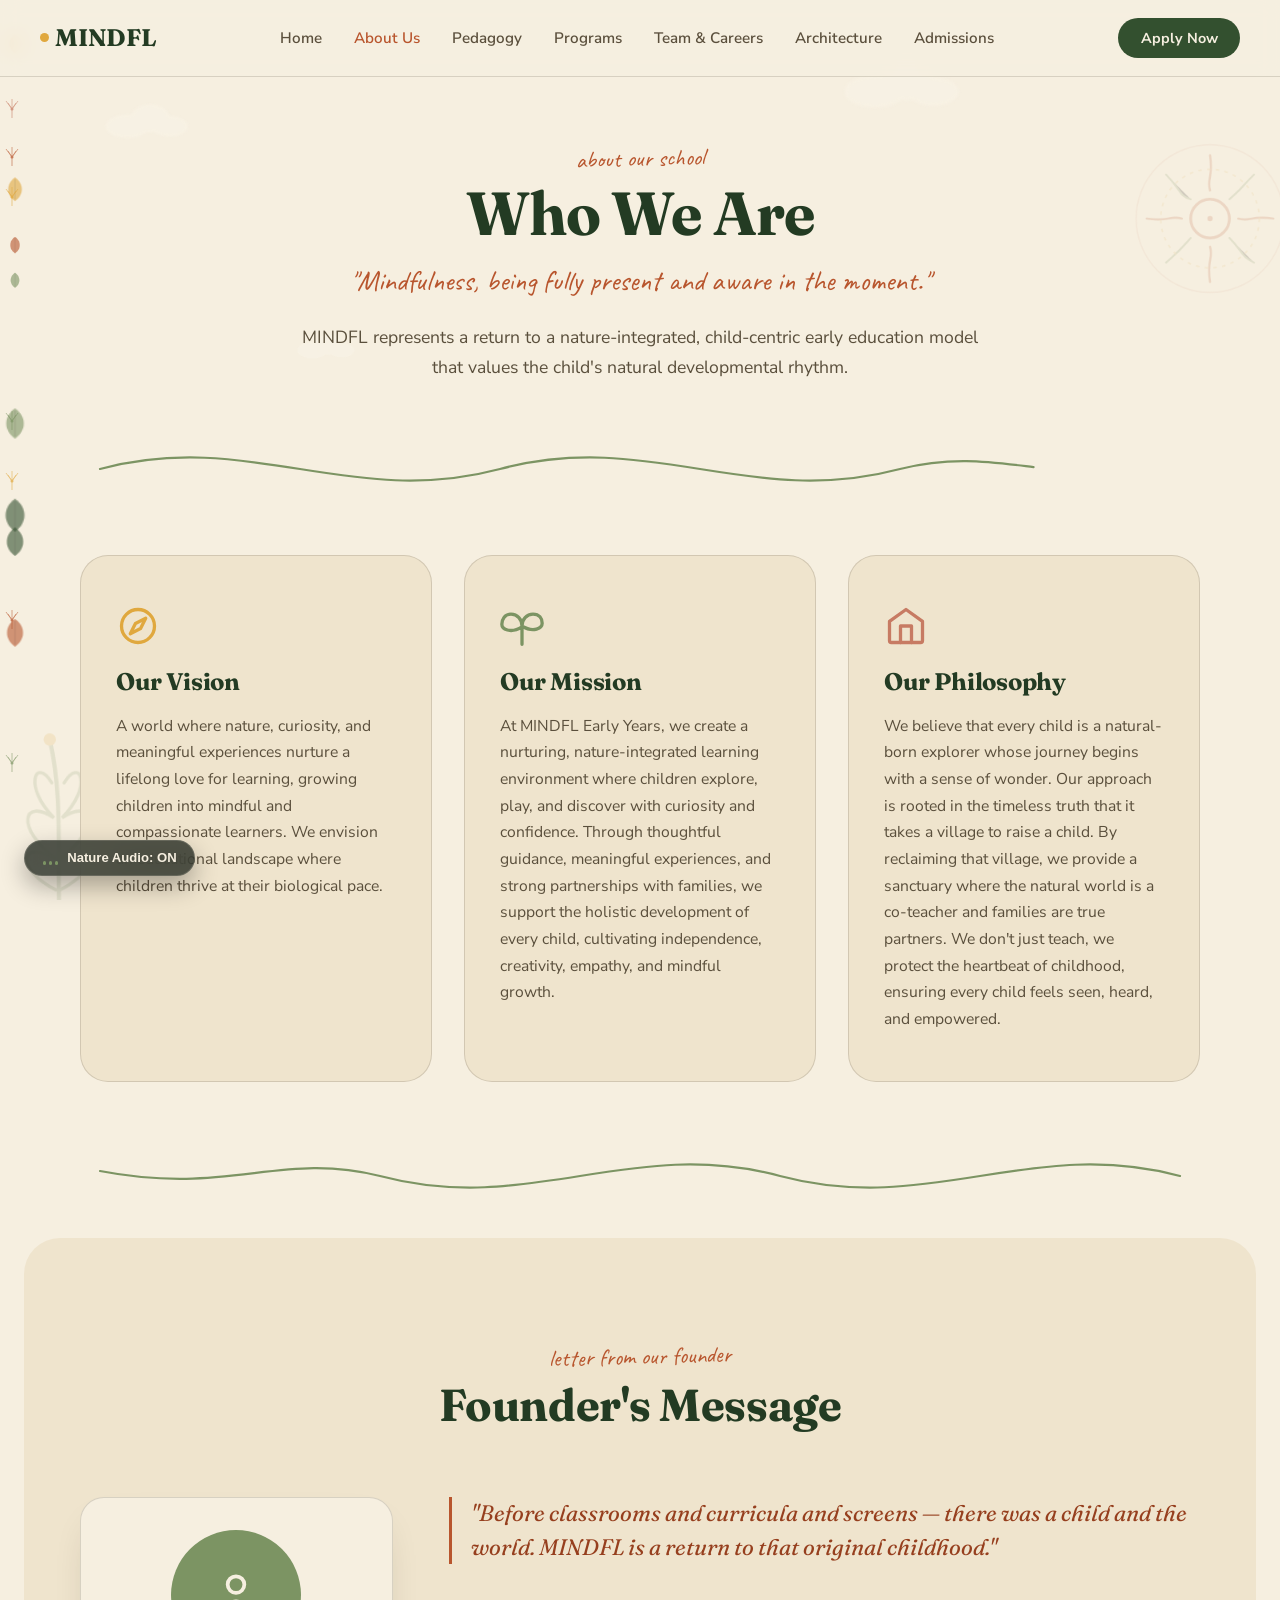
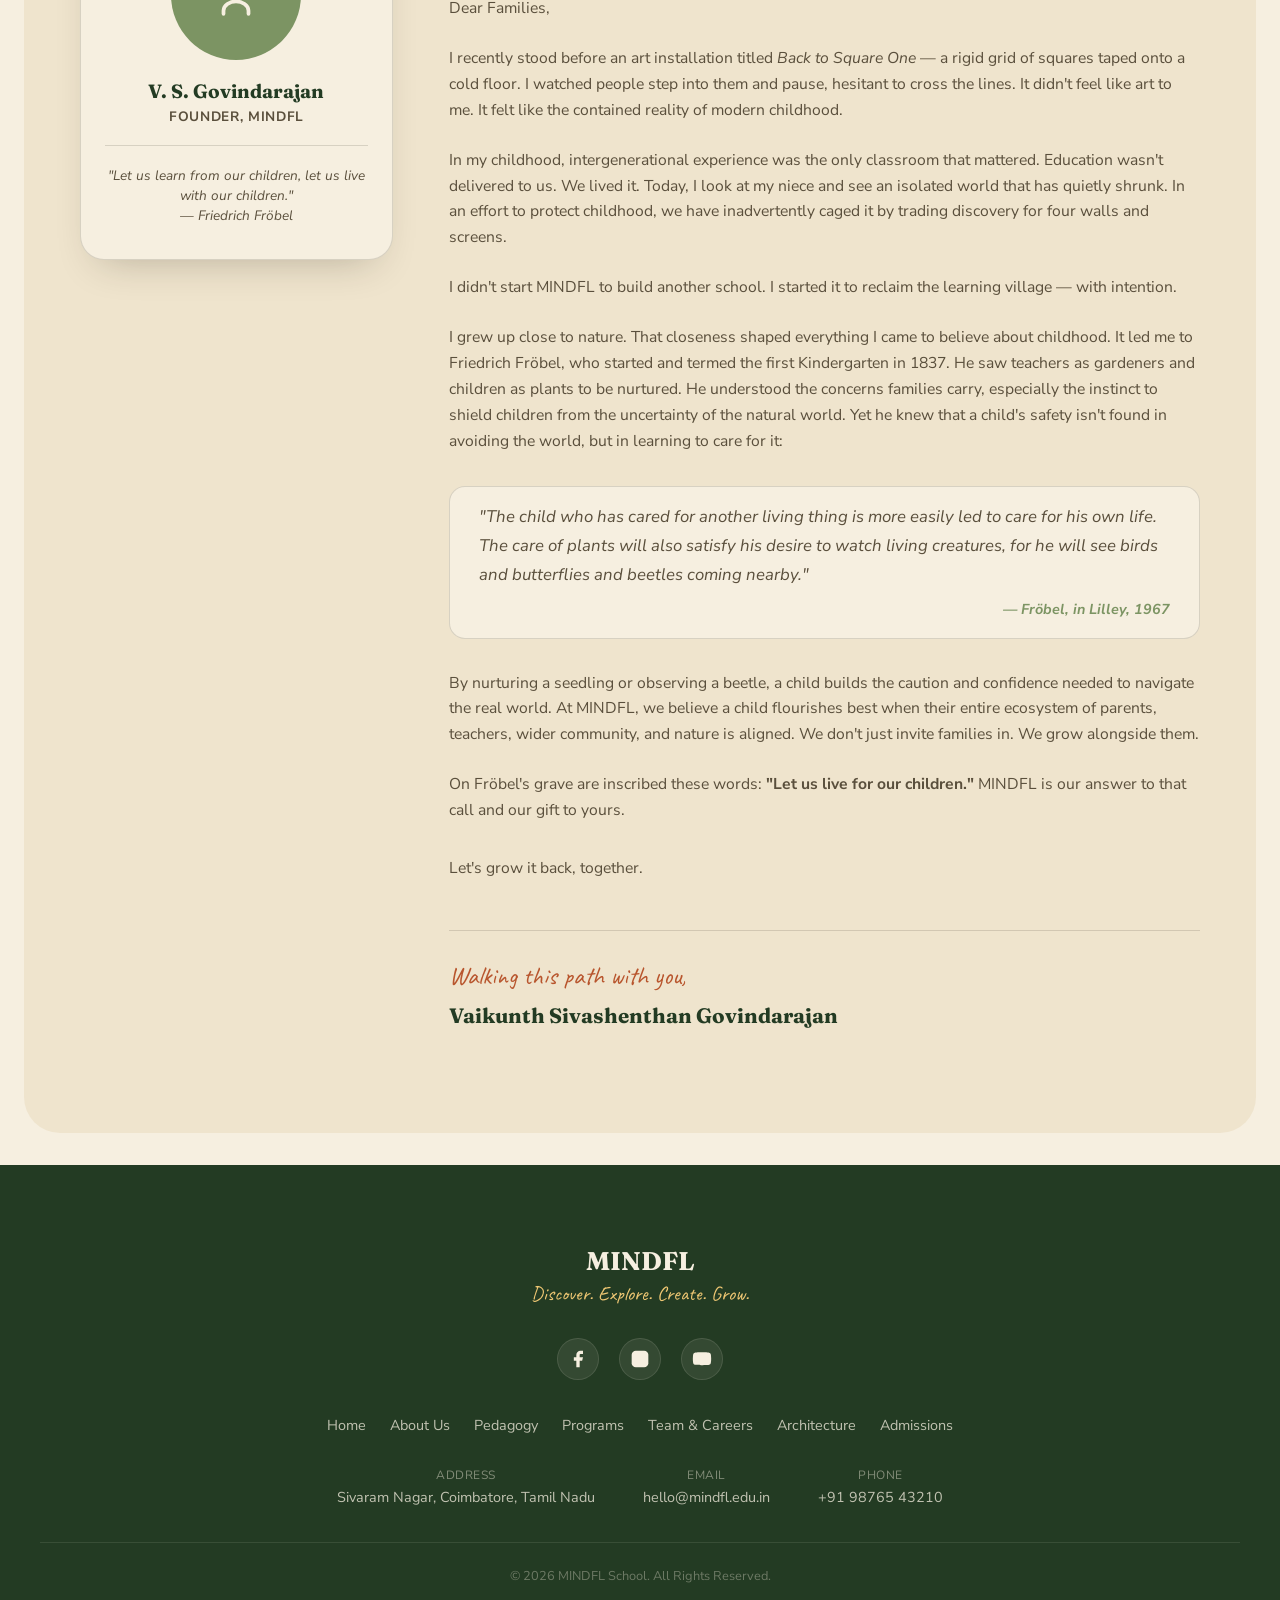
==== commit 75432cf8: "Add global piano key SFX event delegation for button & card hovers; add piano BGM loop" ====
--- a/about.html
+++ b/about.html
@@ -5,7 +5,7 @@
   <meta name="viewport" content="width=device-width, initial-scale=1.0">
   <meta name="description" content="Discover MINDFL's vision, mission, and core philosophy, along with a personal message from our founder, Vaikunth Sivashenthan Govindarajan.">
   <title>About Us — MINDFL School</title>
-  <link rel="stylesheet" href="index.css?v=1.4">
+  <link rel="stylesheet" href="index.css?v=1.5">
 </head>
 <body>
 
@@ -209,6 +209,6 @@
     <div class="fine">© 2026 MINDFL School. All Rights Reserved.</div>
   </footer>
 
-  <script src="index.js?v=1.4"></script>
+  <script src="index.js?v=1.5"></script>
 </body>
 </html>
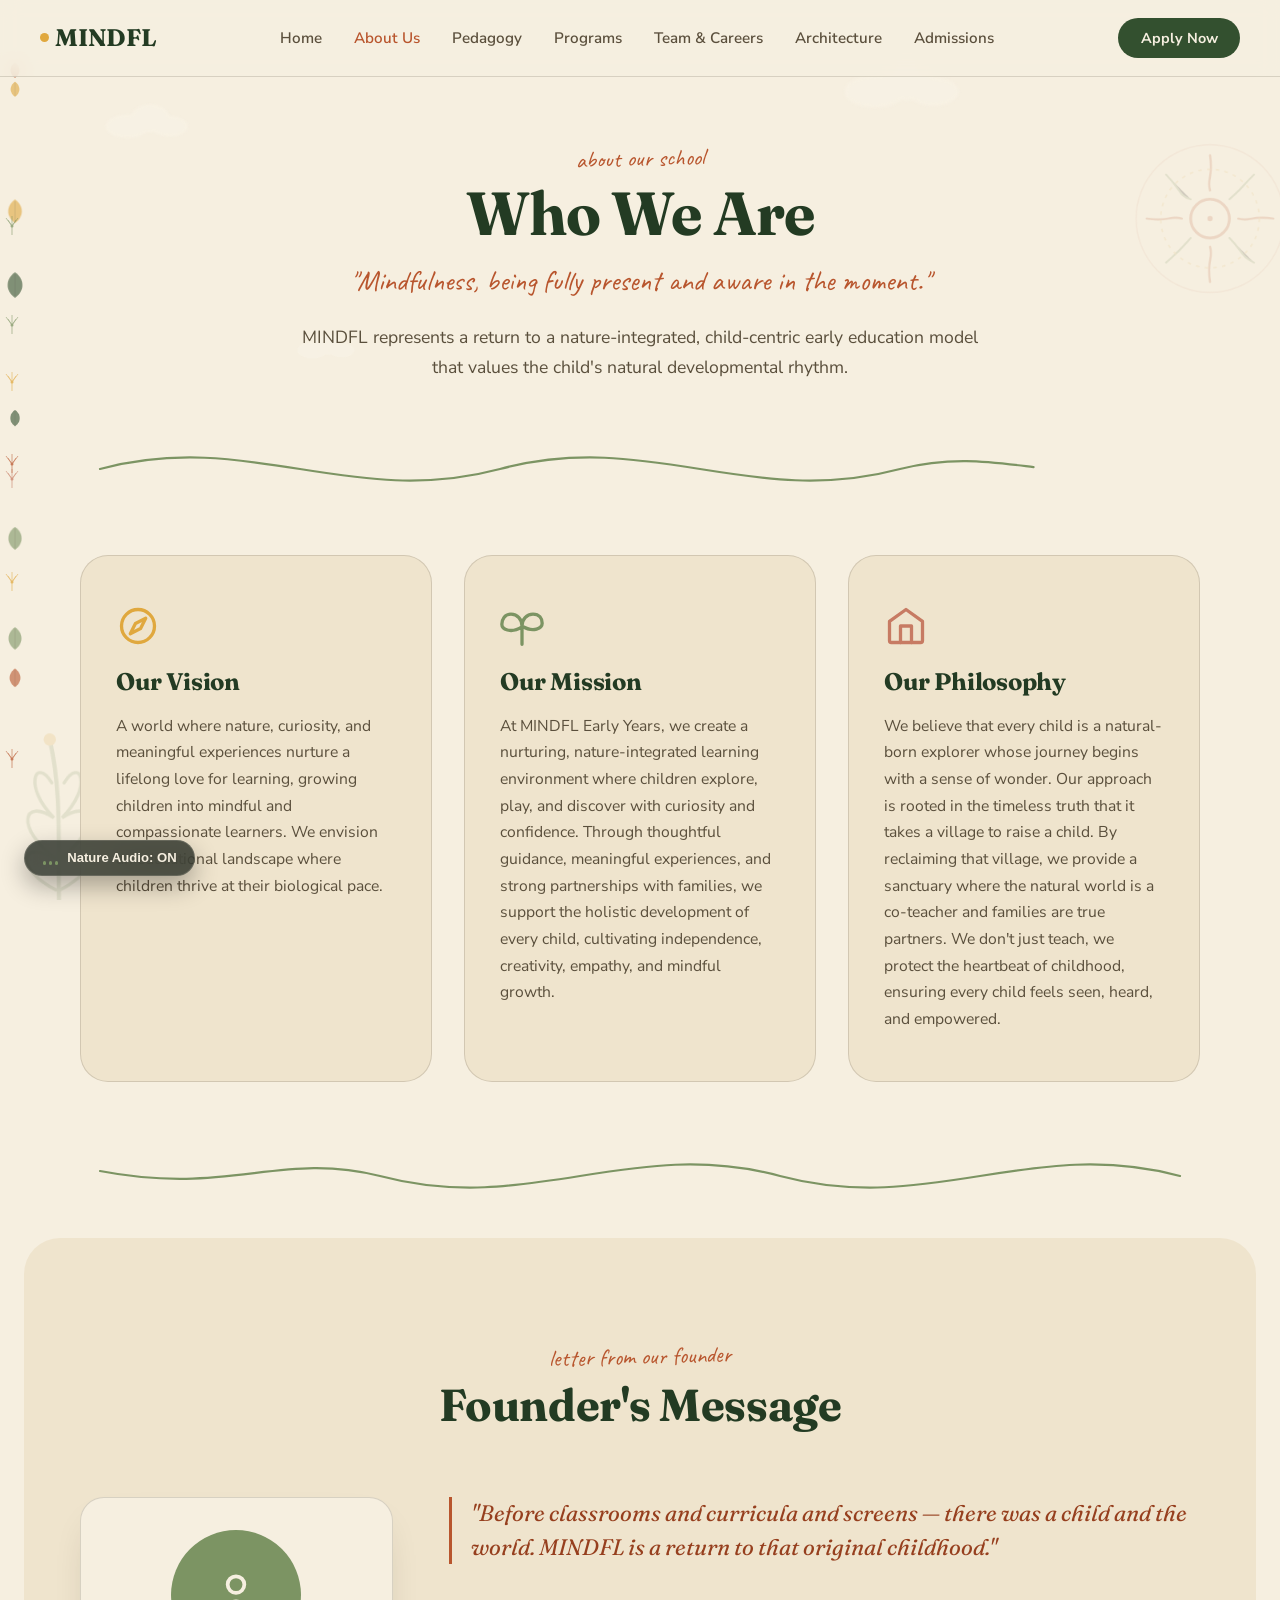
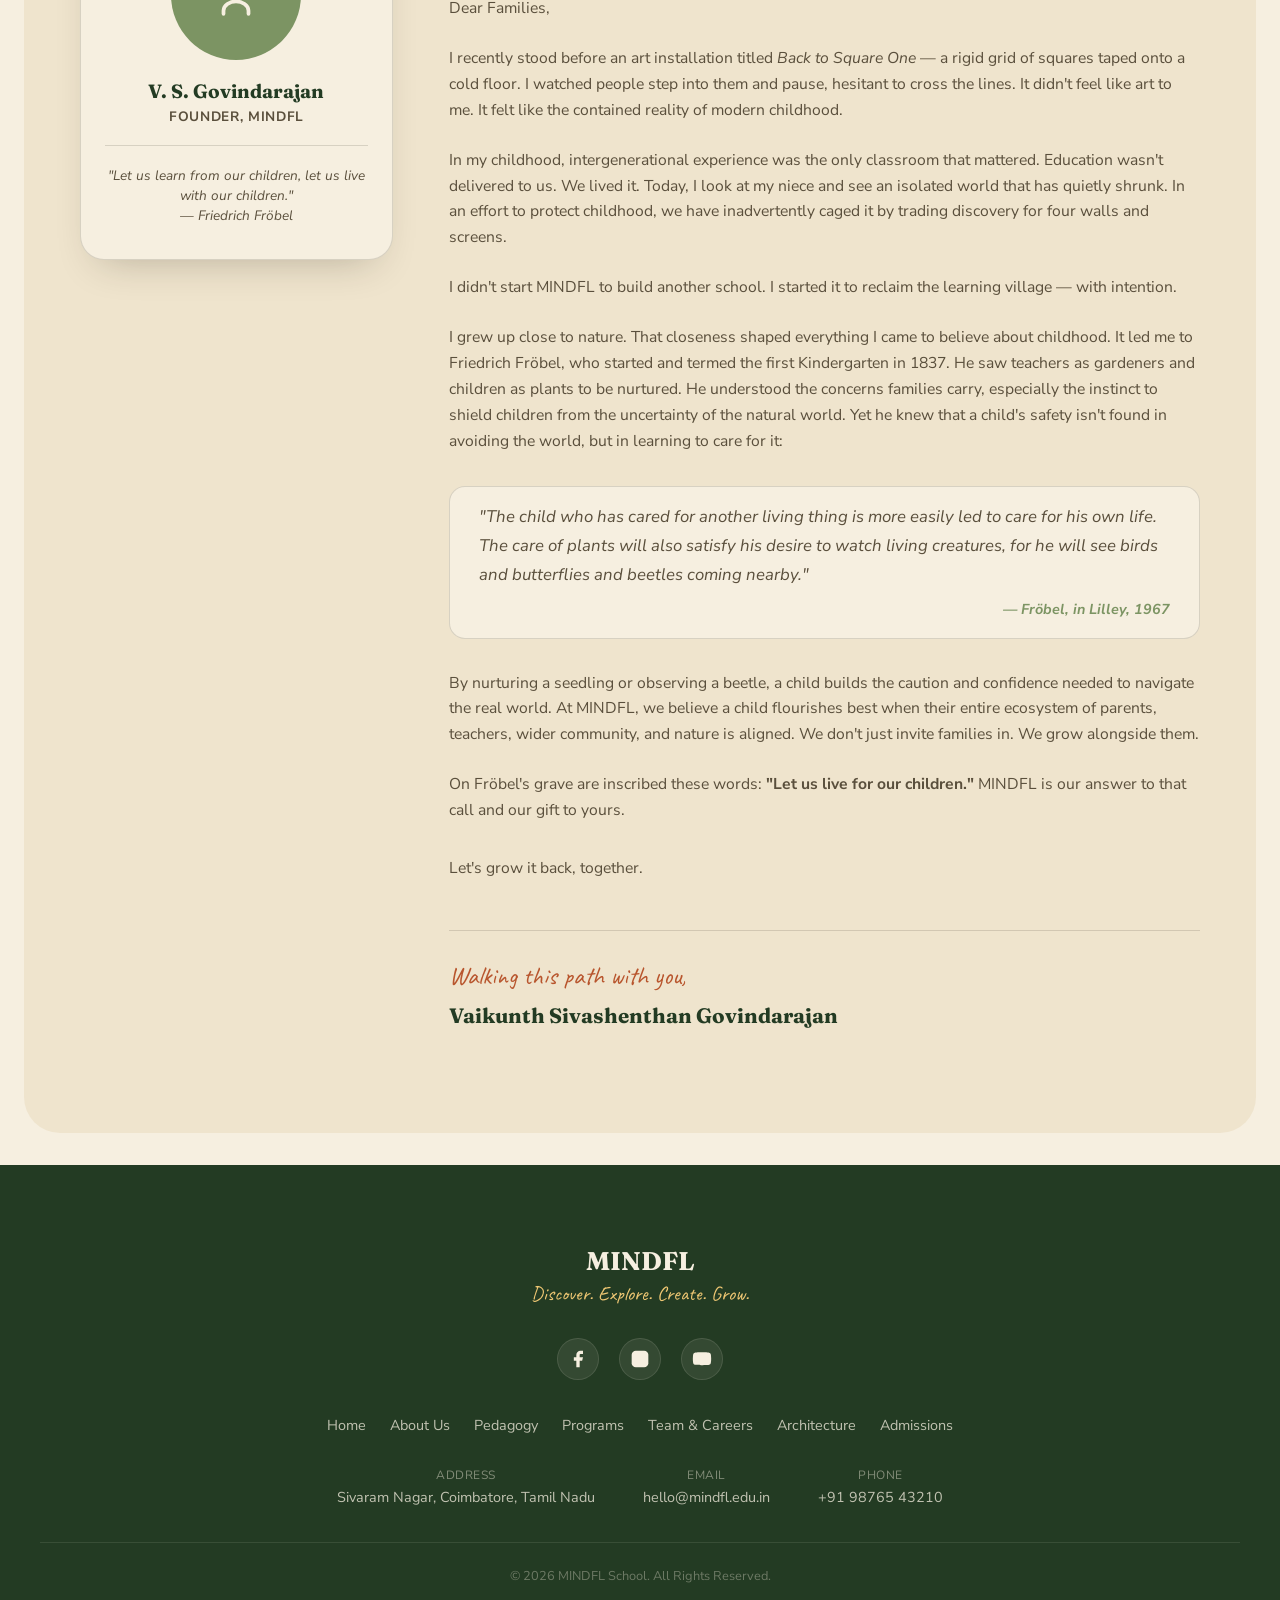
==== commit fd9615dc: "Fix AudioContext unlock pipeline, attach piano SFX on button/card hovers & add audio BGM player" ====
--- a/about.html
+++ b/about.html
@@ -5,7 +5,7 @@
   <meta name="viewport" content="width=device-width, initial-scale=1.0">
   <meta name="description" content="Discover MINDFL's vision, mission, and core philosophy, along with a personal message from our founder, Vaikunth Sivashenthan Govindarajan.">
   <title>About Us — MINDFL School</title>
-  <link rel="stylesheet" href="index.css?v=1.5">
+  <link rel="stylesheet" href="index.css?v=1.6">
 </head>
 <body>
 
@@ -209,6 +209,6 @@
     <div class="fine">© 2026 MINDFL School. All Rights Reserved.</div>
   </footer>
 
-  <script src="index.js?v=1.5"></script>
+  <script src="index.js?v=1.6"></script>
 </body>
 </html>
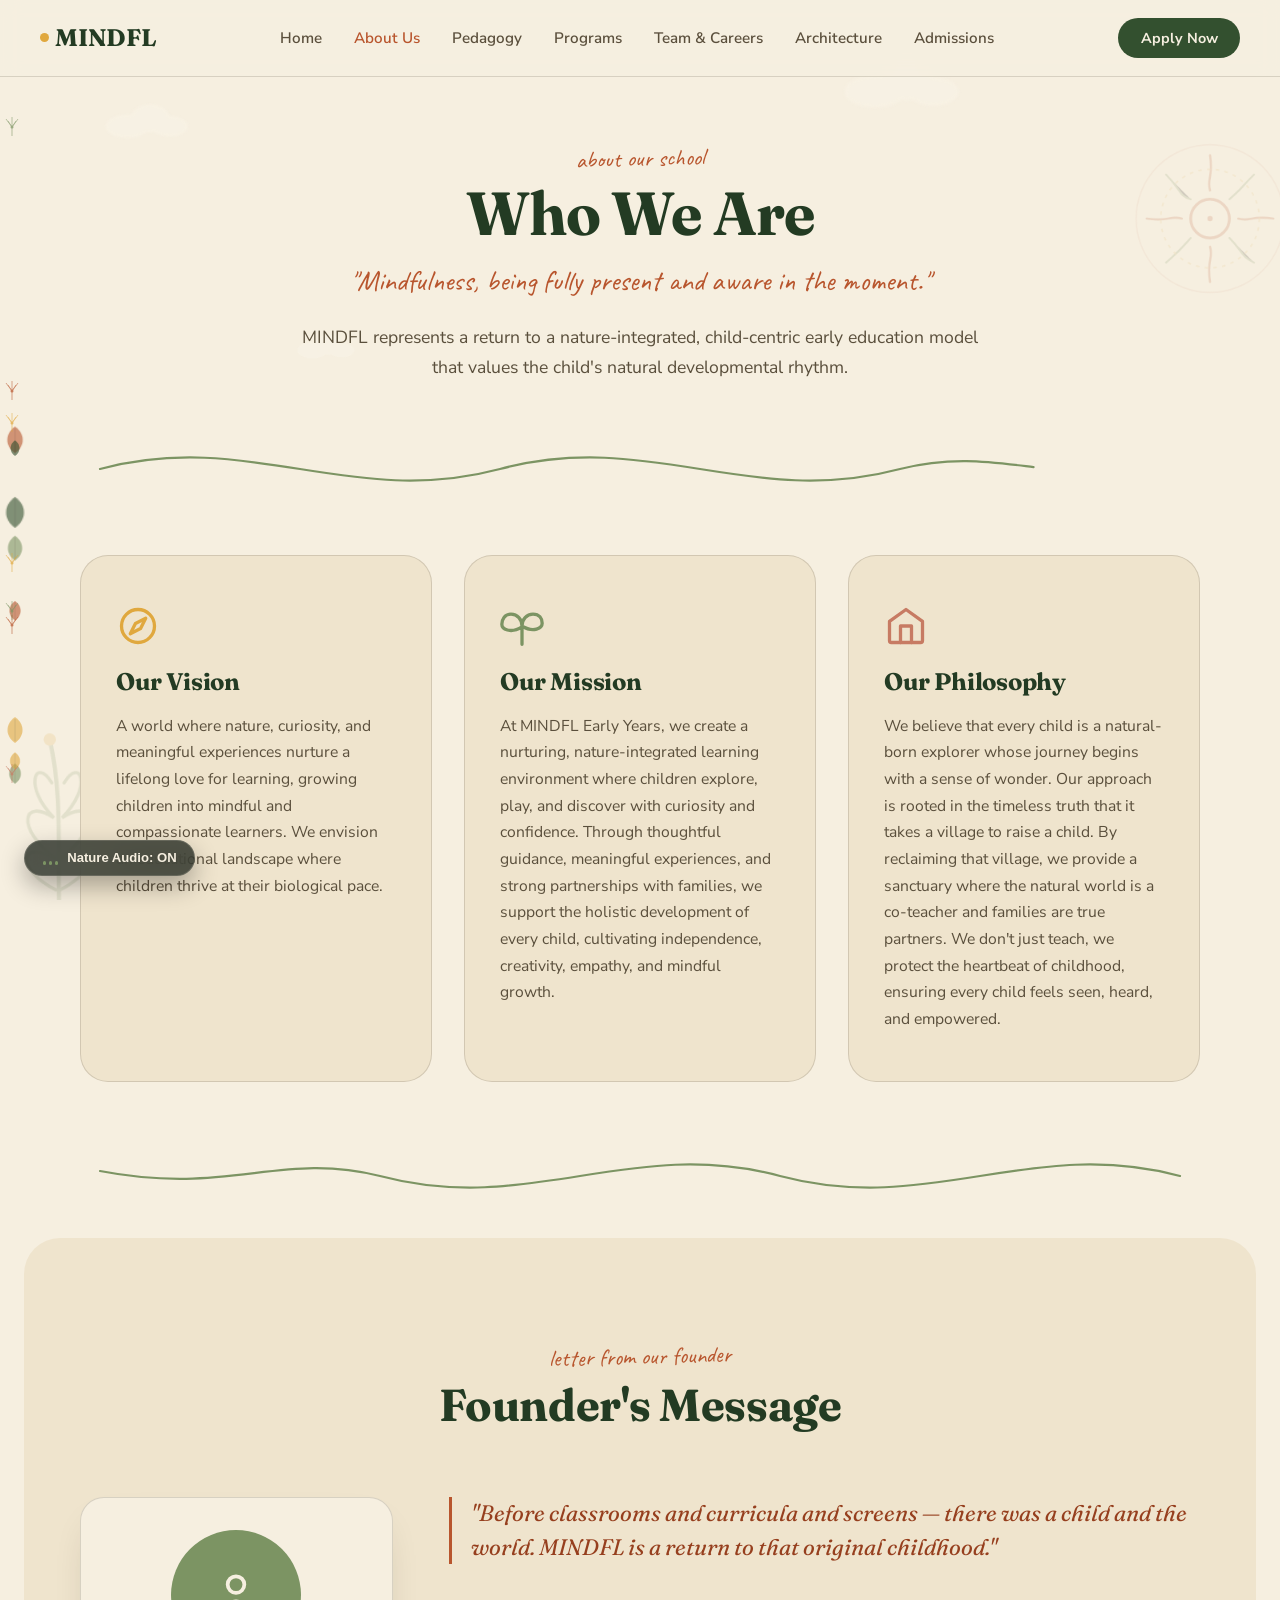
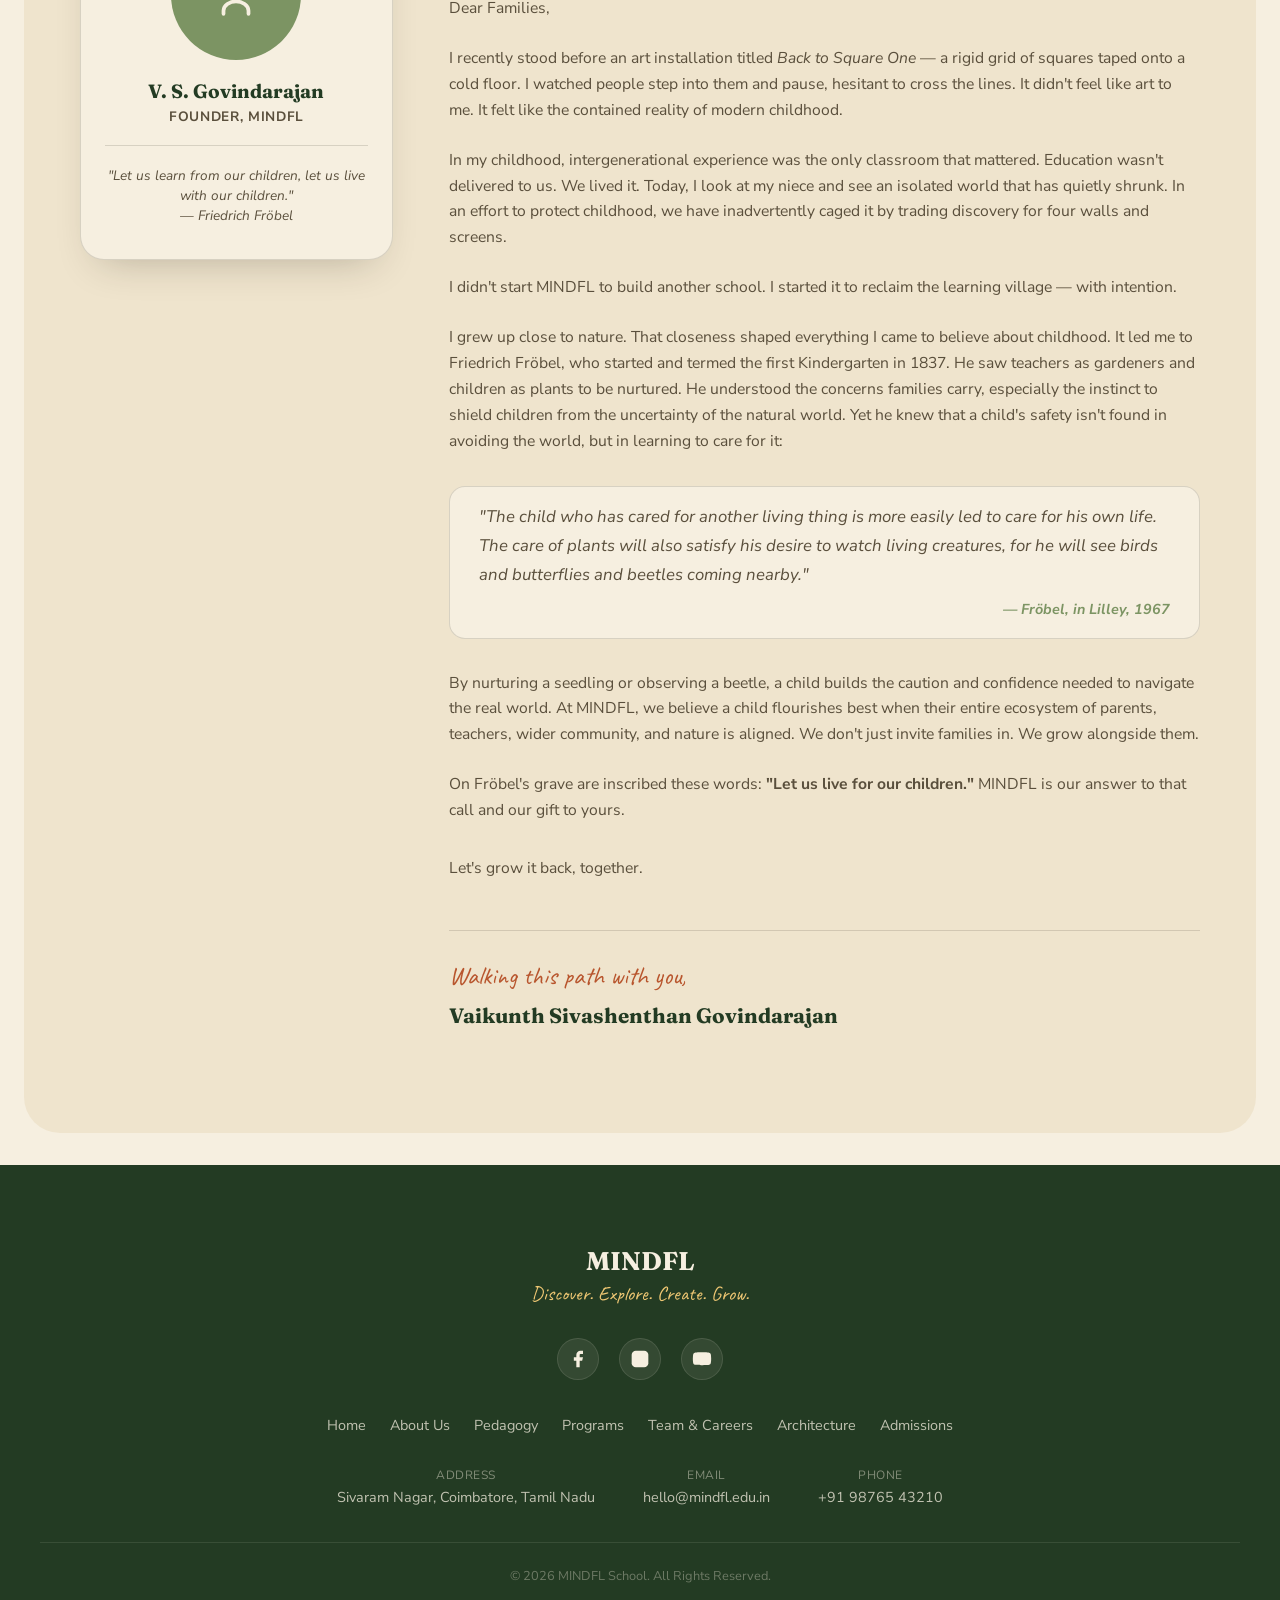
==== commit 48c2e698: "Change BGM to morning forest birdsong and nature stream soundscape" ====
--- a/about.html
+++ b/about.html
@@ -5,7 +5,7 @@
   <meta name="viewport" content="width=device-width, initial-scale=1.0">
   <meta name="description" content="Discover MINDFL's vision, mission, and core philosophy, along with a personal message from our founder, Vaikunth Sivashenthan Govindarajan.">
   <title>About Us — MINDFL School</title>
-  <link rel="stylesheet" href="index.css?v=1.6">
+  <link rel="stylesheet" href="index.css?v=1.7">
 </head>
 <body>
 
@@ -209,6 +209,6 @@
     <div class="fine">© 2026 MINDFL School. All Rights Reserved.</div>
   </footer>
 
-  <script src="index.js?v=1.6"></script>
+  <script src="index.js?v=1.7"></script>
 </body>
 </html>
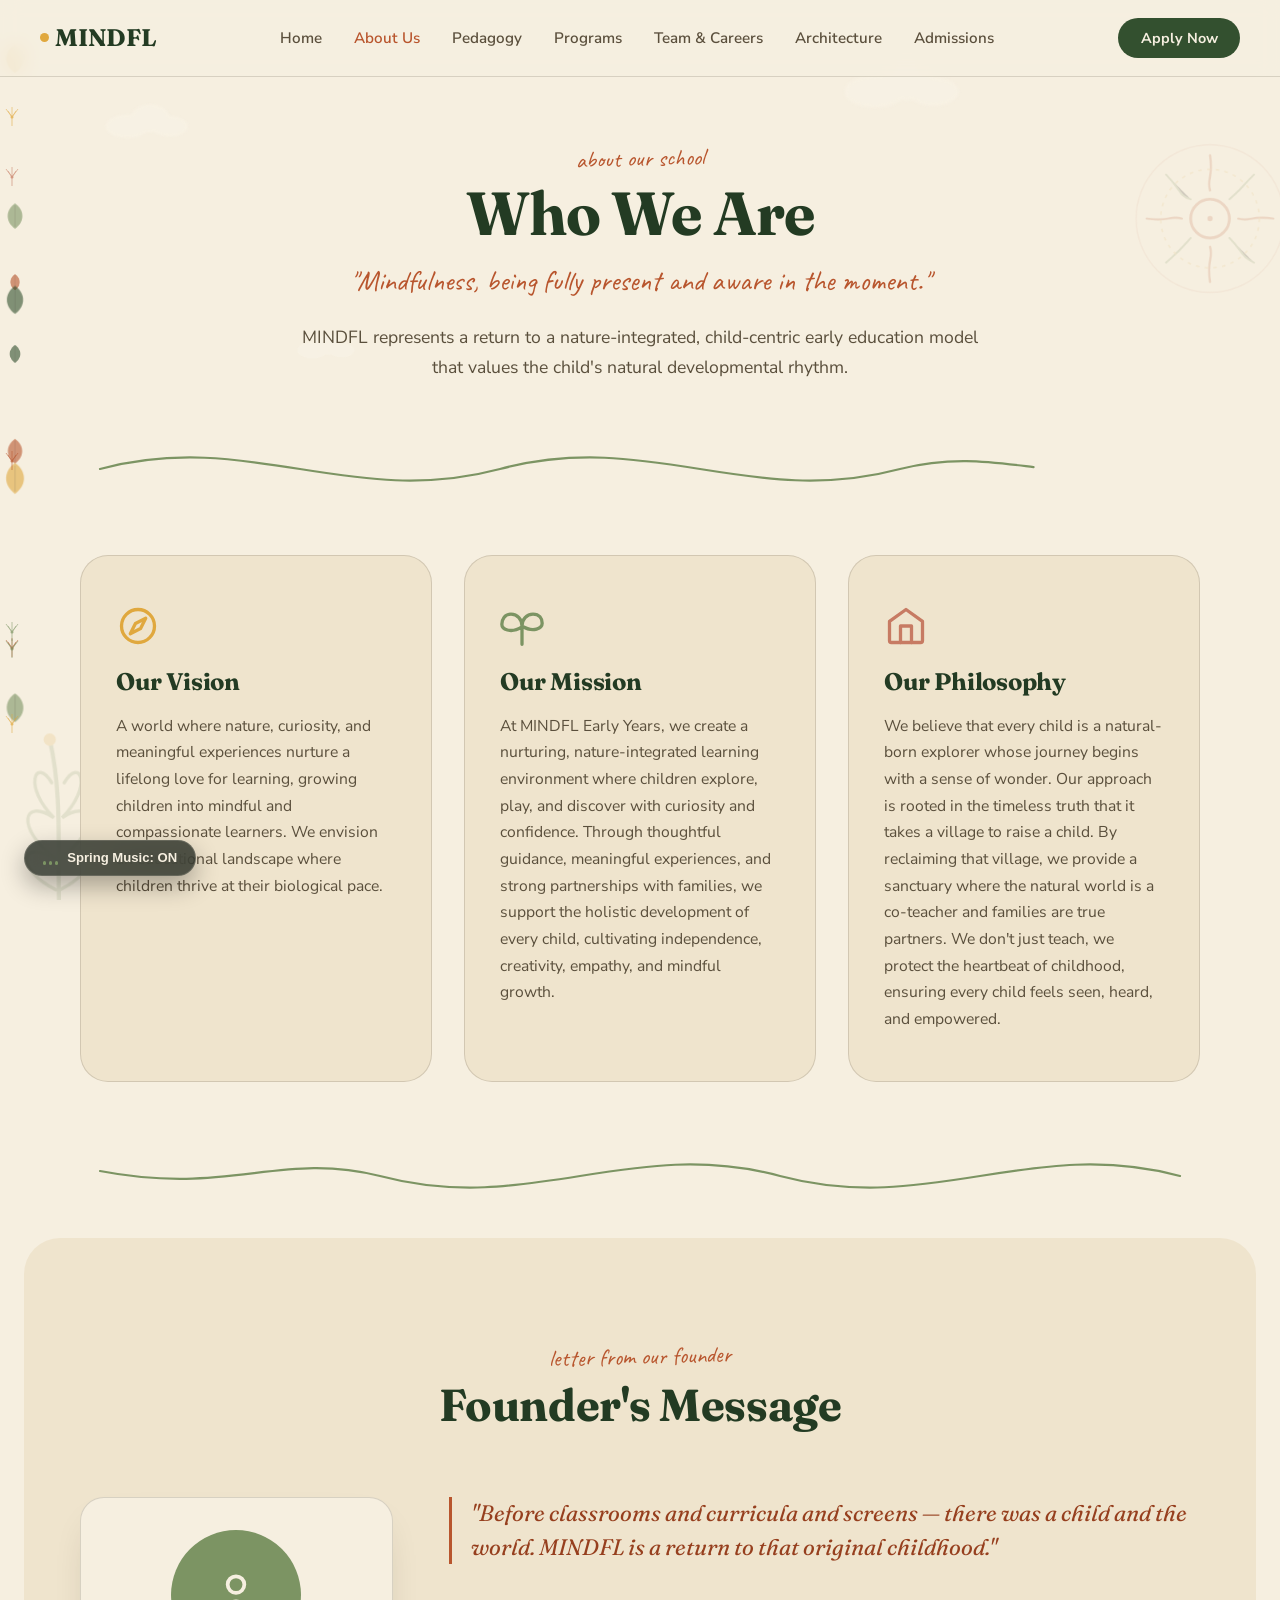
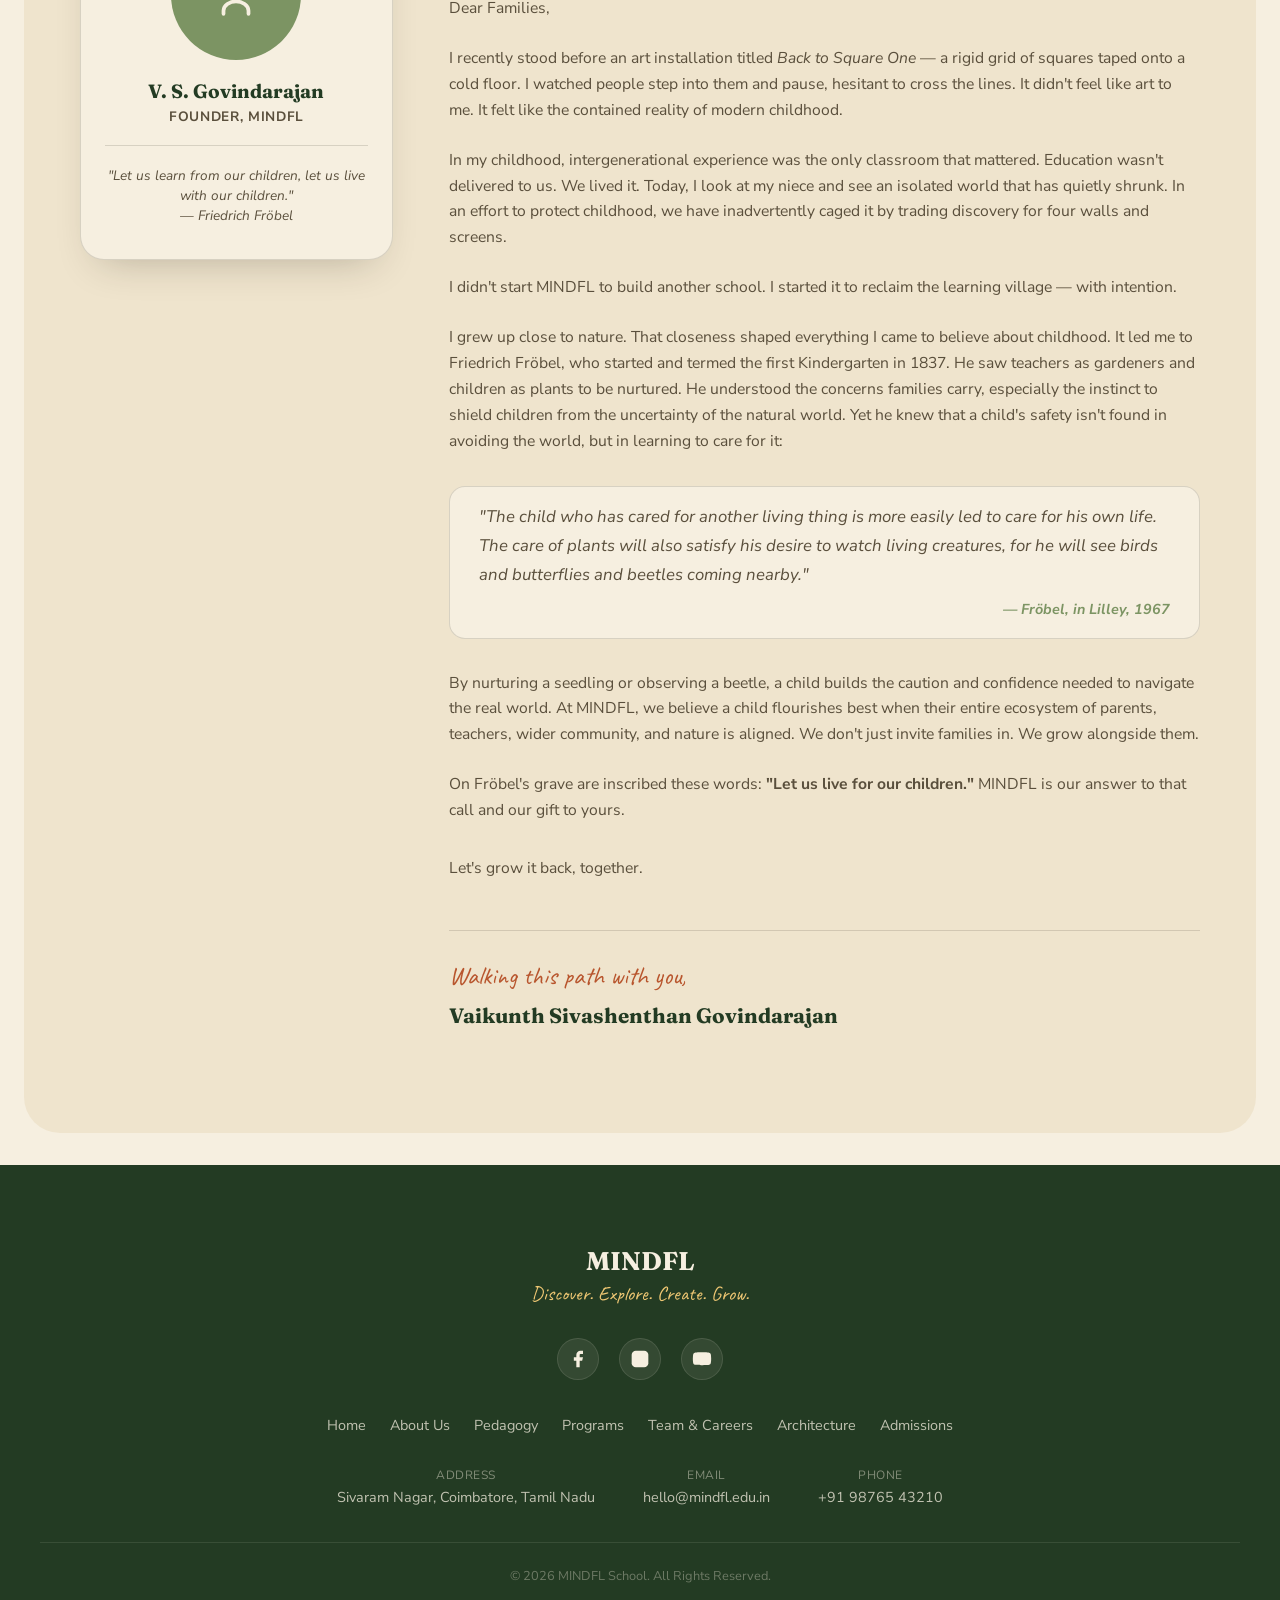
==== commit 143a4ded: "Fix mobile menu z-index, add volume slider, change BGM to spring music" ====
--- a/about.html
+++ b/about.html
@@ -5,7 +5,7 @@
   <meta name="viewport" content="width=device-width, initial-scale=1.0">
   <meta name="description" content="Discover MINDFL's vision, mission, and core philosophy, along with a personal message from our founder, Vaikunth Sivashenthan Govindarajan.">
   <title>About Us — MINDFL School</title>
-  <link rel="stylesheet" href="index.css?v=1.7">
+  <link rel="stylesheet" href="index.css?v=1.8">
 </head>
 <body>
 
@@ -209,6 +209,6 @@
     <div class="fine">© 2026 MINDFL School. All Rights Reserved.</div>
   </footer>
 
-  <script src="index.js?v=1.7"></script>
+  <script src="index.js?v=1.8"></script>
 </body>
 </html>
--- a/index.css
+++ b/index.css
@@ -284,14 +284,14 @@
   left: 0;
   right: 0;
   bottom: 0;
-  background: var(--paper);
+  background: var(--paper-deep);
   display: flex;
   flex-direction: column;
   padding: 2.5rem 1.5rem;
   gap: 1.5rem;
   transform: translateX(100%);
   transition: transform 0.4s cubic-bezier(0.2, 0.7, 0.3, 1);
-  z-index: 99;
+  z-index: 999;
   border-top: 1px solid var(--cream-line);
   overflow-y: auto;
   list-style: none;
@@ -327,26 +327,26 @@
   border: none;
   cursor: pointer;
   padding: 0.4rem;
-  z-index: 105;
+  z-index: 1000;
 }
 
 .menu-btn span {
   display: block;
-  width: 22px;
+  width: 24px;
   height: 2px;
   background: var(--forest-deep);
-  margin: 4px 0;
+  margin: 5px 0;
   transition: var(--transition);
 }
 
 .menu-btn.open span:nth-child(1) {
-  transform: rotate(45deg) translate(4px, 4px);
+  transform: rotate(45deg) translate(5px, 5px);
 }
 .menu-btn.open span:nth-child(2) {
   opacity: 0;
 }
 .menu-btn.open span:nth-child(3) {
-  transform: rotate(-45deg) translate(4px, -4px);
+  transform: rotate(-45deg) translate(5px, -5px);
 }
 
 /* Vine Dividers */
@@ -1349,6 +1349,22 @@
   0% { height: 3px; }
   100% { height: 14px; }
 }
+
+.sound-volume-wrap {
+  display: flex;
+  align-items: center;
+  gap: 0.4rem;
+  margin-left: 0.2rem;
+}
+
+.sound-volume-slider {
+  width: 60px;
+  height: 4px;
+  accent-color: var(--moss);
+  border-radius: 2px;
+  cursor: pointer;
+}
+
 
 /* ---------------- MAIN FORM & INQUIRY CARD STYLES ---------------- */
 .form-group {
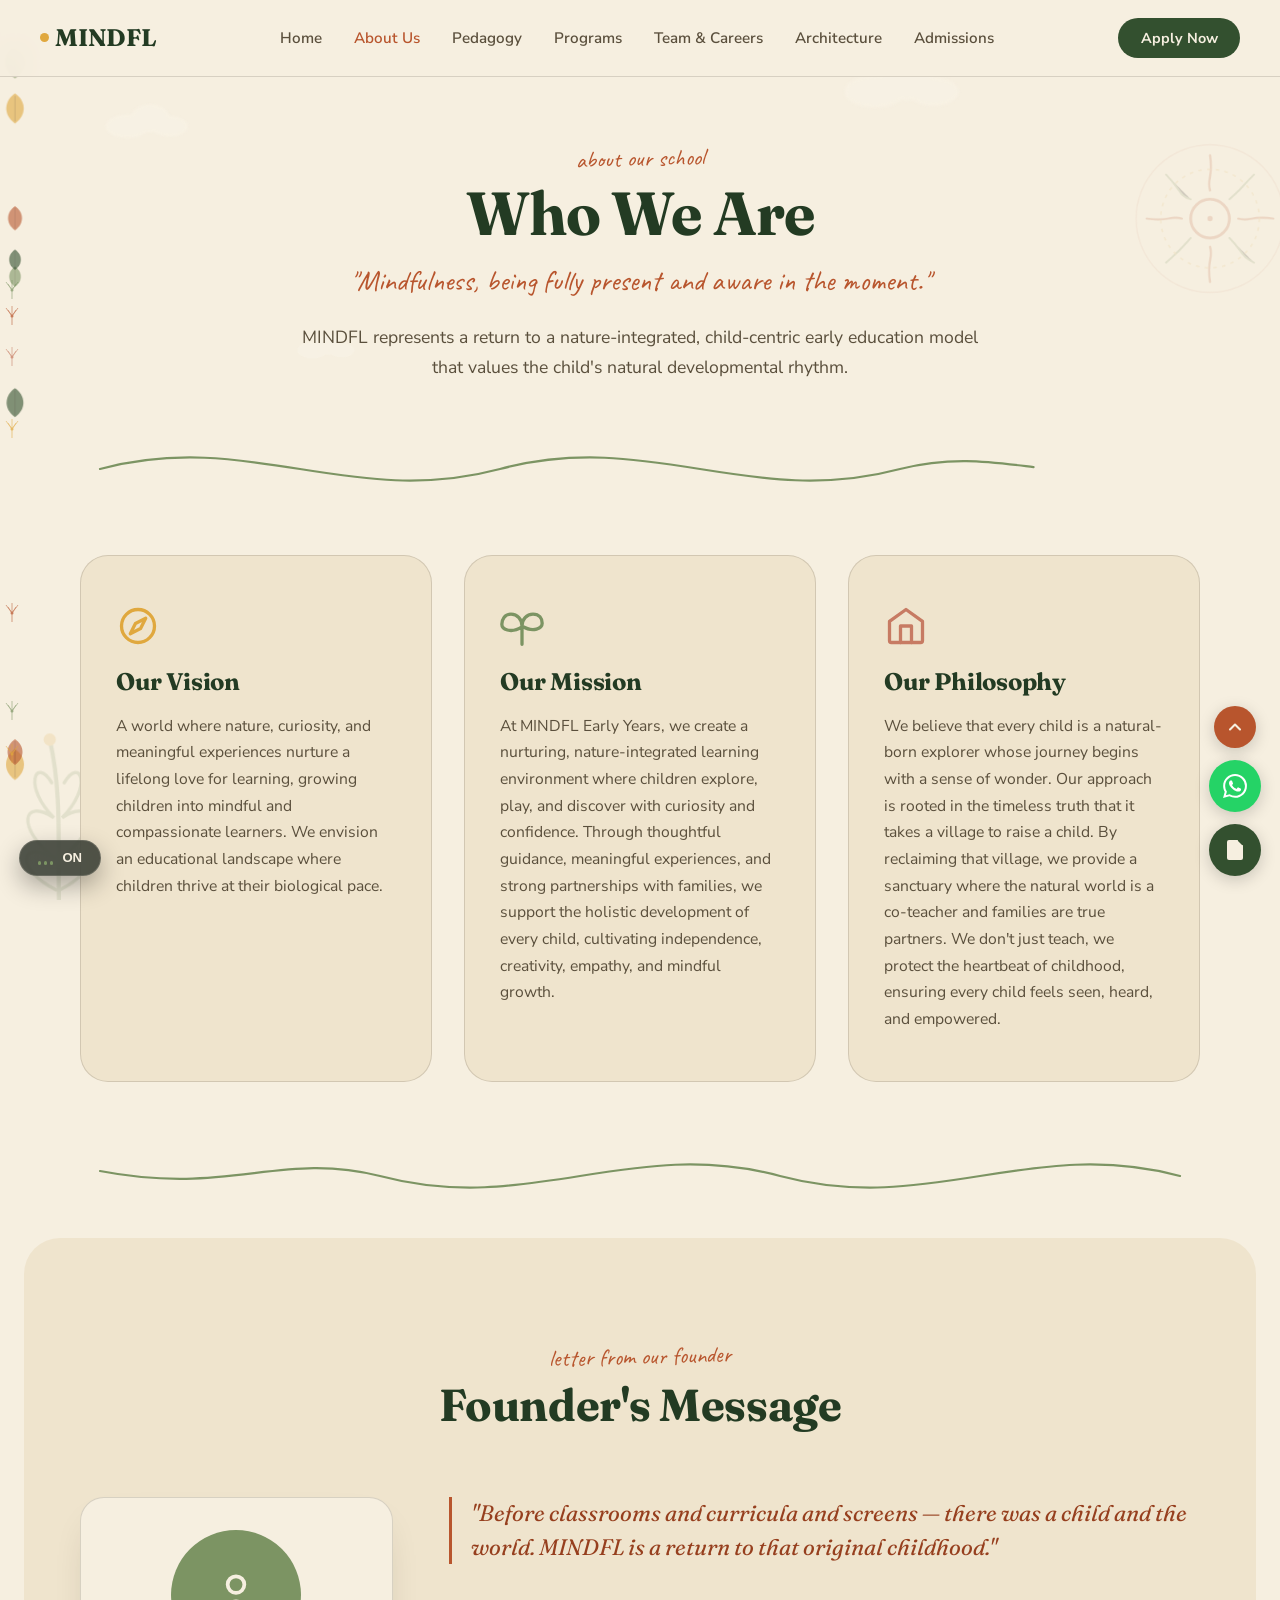
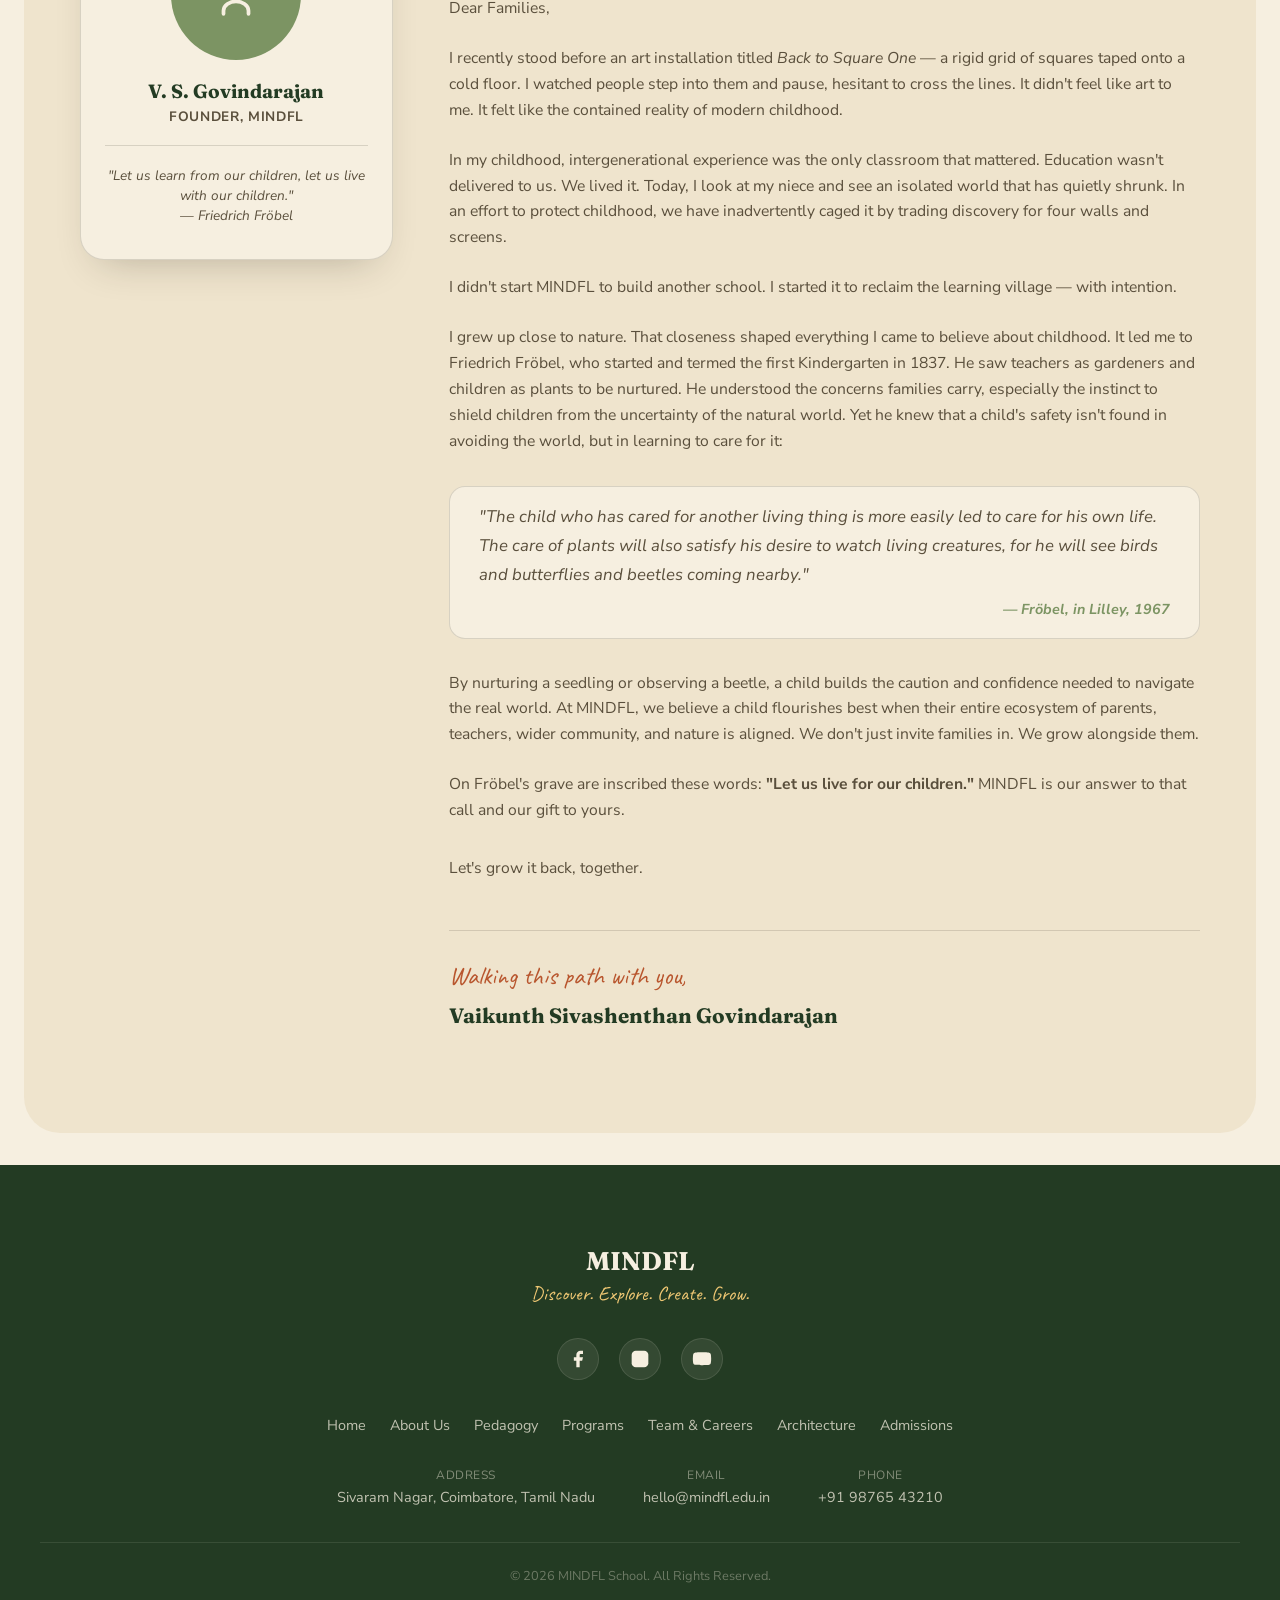
==== commit 2c7d25e7: "Fix mobile menu z-index layering, refactor sound widget to FAB stack with vertical volume slider, ad" ====
--- a/about.html
+++ b/about.html
@@ -5,7 +5,7 @@
   <meta name="viewport" content="width=device-width, initial-scale=1.0">
   <meta name="description" content="Discover MINDFL's vision, mission, and core philosophy, along with a personal message from our founder, Vaikunth Sivashenthan Govindarajan.">
   <title>About Us — MINDFL School</title>
-  <link rel="stylesheet" href="index.css?v=1.8">
+  <link rel="stylesheet" href="index.css?v=1.9">
 </head>
 <body>
 
@@ -209,6 +209,6 @@
     <div class="fine">© 2026 MINDFL School. All Rights Reserved.</div>
   </footer>
 
-  <script src="index.js?v=1.8"></script>
+  <script src="index.js?v=1.9"></script>
 </body>
 </html>
--- a/index.css
+++ b/index.css
@@ -251,12 +251,12 @@
   top: 0;
   left: 0;
   right: 0;
-  z-index: 100;
+  z-index: 5000;
   display: flex;
   align-items: center;
   justify-content: space-between;
   padding: 0.9rem 1.2rem;
-  background: rgba(246, 239, 224, 0.8);
+  background: rgba(246, 239, 224, 0.95);
   backdrop-filter: blur(10px);
   border-bottom: 1px solid var(--cream-line);
 }
@@ -284,14 +284,14 @@
   left: 0;
   right: 0;
   bottom: 0;
-  background: var(--paper-deep);
+  background: var(--paper-deep, #f0e8d8);
   display: flex;
   flex-direction: column;
   padding: 2.5rem 1.5rem;
   gap: 1.5rem;
   transform: translateX(100%);
   transition: transform 0.4s cubic-bezier(0.2, 0.7, 0.3, 1);
-  z-index: 999;
+  z-index: 5001;
   border-top: 1px solid var(--cream-line);
   overflow-y: auto;
   list-style: none;
@@ -327,7 +327,7 @@
   border: none;
   cursor: pointer;
   padding: 0.4rem;
-  z-index: 1000;
+  z-index: 5002;
 }
 
 .menu-btn span {
@@ -1288,10 +1288,6 @@
 
 /* ---------------- FLOATING AUDIO CONTROLLER & SFX STYLES ---------------- */
 .sound-widget-btn {
-  position: fixed;
-  bottom: 24px;
-  left: 24px;
-  z-index: 998;
   display: flex;
   align-items: center;
   gap: 0.6rem;
@@ -1427,6 +1423,202 @@
   }
 }
 
-
-
-
+/* ---------------- FAB STACK (RIGHT SIDE) ---------------- */
+.fab-stack {
+  position: fixed;
+  bottom: 1.5rem;
+  right: 1.2rem;
+  z-index: 4000;
+  display: flex;
+  flex-direction: column;
+  align-items: center;
+  gap: 0.75rem;
+}
+
+.fab-btn {
+  width: 52px;
+  height: 52px;
+  border-radius: 50%;
+  border: none;
+  cursor: pointer;
+  display: flex;
+  align-items: center;
+  justify-content: center;
+  box-shadow: 0 4px 16px rgba(0,0,0,0.18);
+  transition: transform 0.25s ease, box-shadow 0.25s ease;
+}
+.fab-btn:hover {
+  transform: scale(1.1);
+  box-shadow: 0 6px 24px rgba(0,0,0,0.25);
+}
+.fab-btn:active {
+  transform: scale(0.95);
+}
+
+.fab-btn svg {
+  width: 24px;
+  height: 24px;
+}
+
+/* Apply Now FAB */
+.fab-apply {
+  background: var(--forest, #2c4a2a);
+  color: var(--paper, #faf5eb);
+}
+.fab-apply svg { fill: currentColor; stroke: none; }
+
+/* WhatsApp FAB */
+.fab-whatsapp {
+  background: #25D366;
+  color: #fff;
+}
+.fab-whatsapp svg { fill: currentColor; stroke: none; }
+
+/* Go to Top FAB */
+.fab-top {
+  width: 42px;
+  height: 42px;
+  background: var(--clay, #c17a3a);
+  color: var(--paper, #faf5eb);
+  opacity: 0;
+  pointer-events: none;
+  transition: opacity 0.35s ease, transform 0.25s ease;
+}
+.fab-top.visible {
+  opacity: 1;
+  pointer-events: auto;
+}
+.fab-top svg {
+  width: 20px;
+  height: 20px;
+  fill: none;
+  stroke: currentColor;
+  stroke-width: 2.5;
+  stroke-linecap: round;
+  stroke-linejoin: round;
+}
+
+/* ---------------- SOUND FAB (LEFT SIDE) ---------------- */
+.sound-fab-stack {
+  position: fixed;
+  bottom: 1.5rem;
+  left: 1.2rem;
+  z-index: 4000;
+  display: flex;
+  flex-direction: column;
+  align-items: center;
+  gap: 0.5rem;
+}
+
+.sound-volume-vertical {
+  width: 36px;
+  padding: 0.5rem 0;
+  background: rgba(26, 32, 24, 0.8);
+  backdrop-filter: blur(12px);
+  border-radius: 20px;
+  display: flex;
+  flex-direction: column;
+  align-items: center;
+  opacity: 0;
+  pointer-events: none;
+  transform: translateY(8px);
+  transition: opacity 0.3s ease, transform 0.3s ease;
+}
+.sound-fab-stack:hover .sound-volume-vertical,
+.sound-fab-stack.vol-open .sound-volume-vertical {
+  opacity: 1;
+  pointer-events: auto;
+  transform: translateY(0);
+}
+
+.sound-volume-vertical input[type="range"] {
+  writing-mode: vertical-lr;
+  direction: rtl;
+  width: 4px;
+  height: 80px;
+  accent-color: var(--moss, #7c9463);
+  cursor: pointer;
+  appearance: slider-vertical;
+  -webkit-appearance: slider-vertical;
+}
+
+/* ---------------- MINI ENQUIRY FORM POPUP ---------------- */
+.mini-form-overlay {
+  position: fixed;
+  inset: 0;
+  background: rgba(0,0,0,0.45);
+  backdrop-filter: blur(4px);
+  z-index: 6000;
+  display: flex;
+  align-items: flex-end;
+  justify-content: center;
+  opacity: 0;
+  pointer-events: none;
+  transition: opacity 0.35s ease;
+}
+.mini-form-overlay.active {
+  opacity: 1;
+  pointer-events: auto;
+}
+
+.mini-form-card {
+  background: var(--paper, #faf5eb);
+  border-radius: 24px 24px 0 0;
+  padding: 2rem 1.5rem 1.5rem;
+  width: 100%;
+  max-width: 420px;
+  max-height: 85vh;
+  overflow-y: auto;
+  transform: translateY(100%);
+  transition: transform 0.4s cubic-bezier(0.2, 0.7, 0.3, 1);
+  box-shadow: 0 -8px 40px rgba(0,0,0,0.15);
+}
+.mini-form-overlay.active .mini-form-card {
+  transform: translateY(0);
+}
+
+.mini-form-card h3 {
+  font-family: 'Fraunces', serif;
+  font-size: 1.3rem;
+  color: var(--forest-deep, #1a201a);
+  margin-bottom: 0.3rem;
+}
+
+.mini-form-card .mini-form-sub {
+  font-size: 0.85rem;
+  color: var(--ink-soft, #5a5a50);
+  margin-bottom: 1.4rem;
+  line-height: 1.5;
+}
+
+.mini-form-close {
+  position: absolute;
+  top: 1rem;
+  right: 1rem;
+  background: none;
+  border: none;
+  cursor: pointer;
+  font-size: 1.4rem;
+  color: var(--ink-soft, #5a5a50);
+  line-height: 1;
+  padding: 0.3rem;
+}
+.mini-form-close:hover {
+  color: var(--forest-deep, #1a201a);
+}
+
+@media (min-width: 768px) {
+  .mini-form-card {
+    border-radius: 24px;
+    margin-bottom: 2rem;
+    max-width: 480px;
+  }
+  .mini-form-overlay {
+    align-items: center;
+  }
+}
+
+
+
+
+
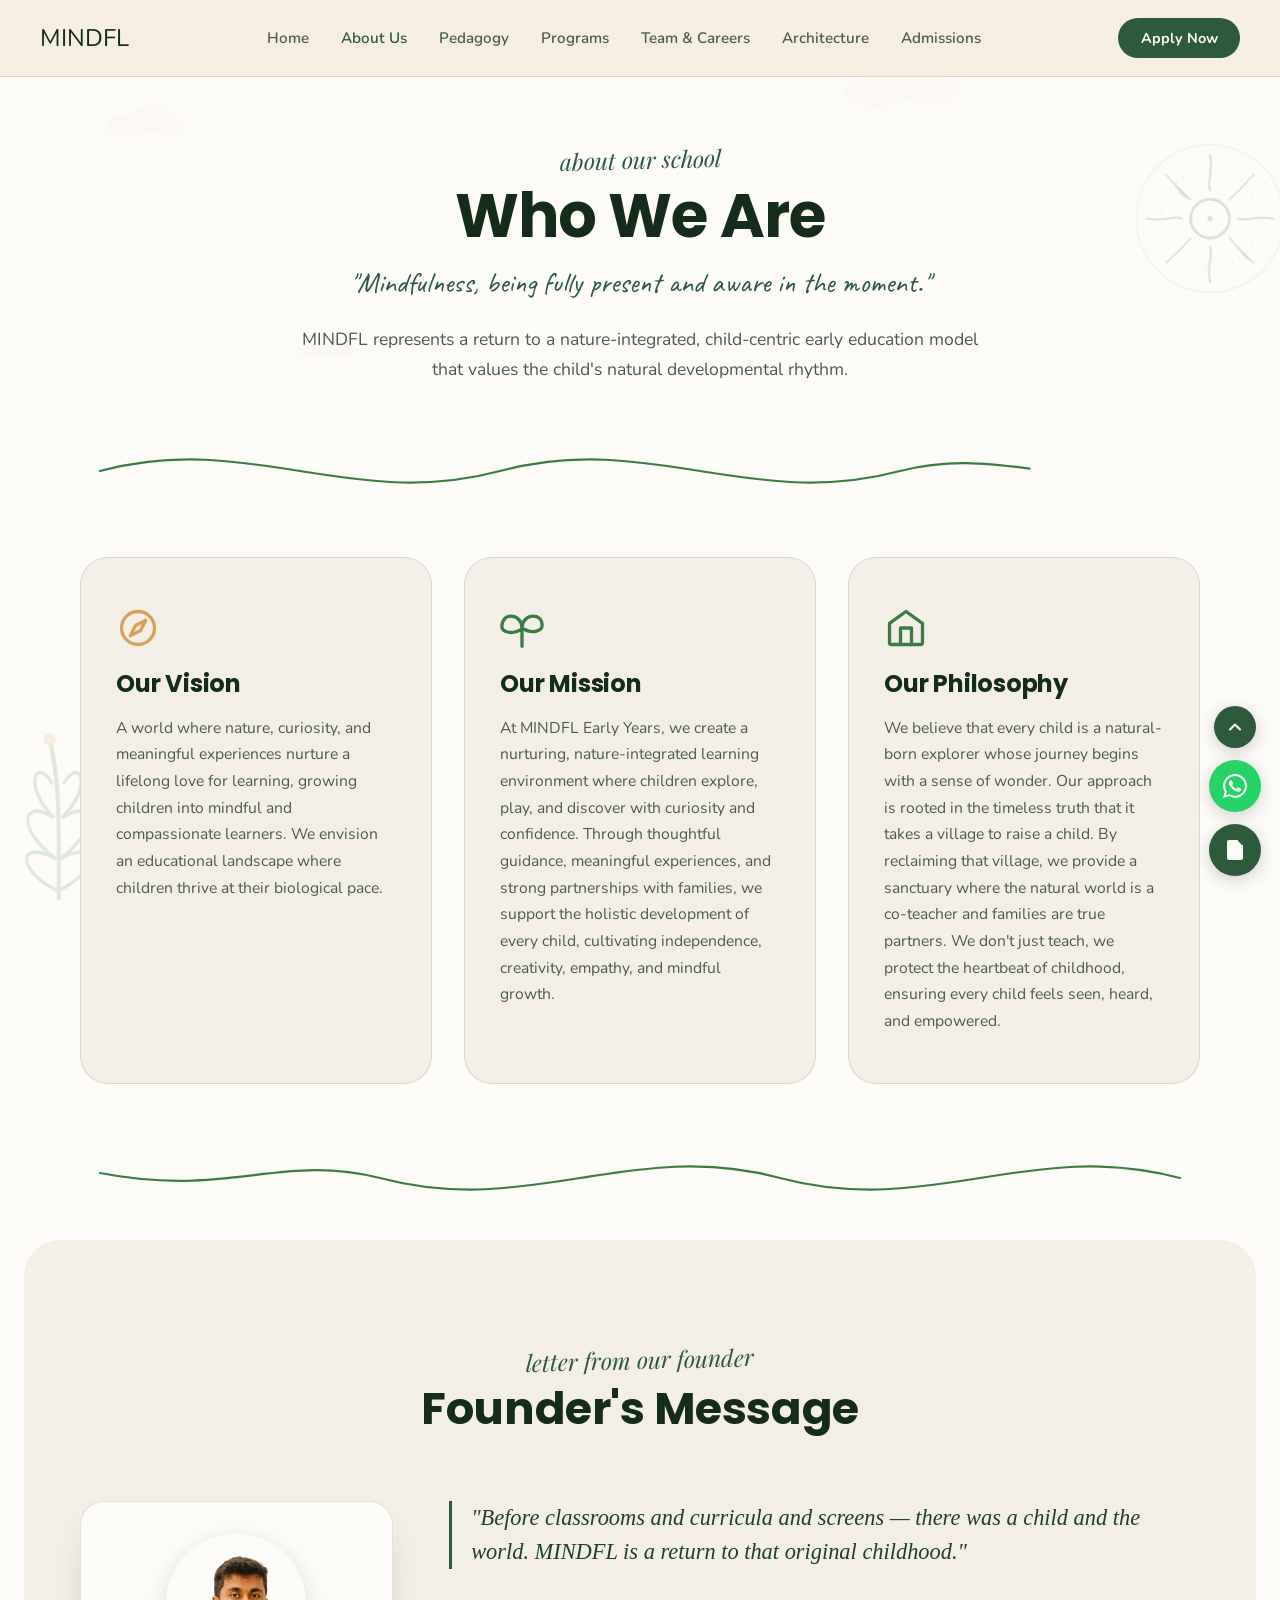
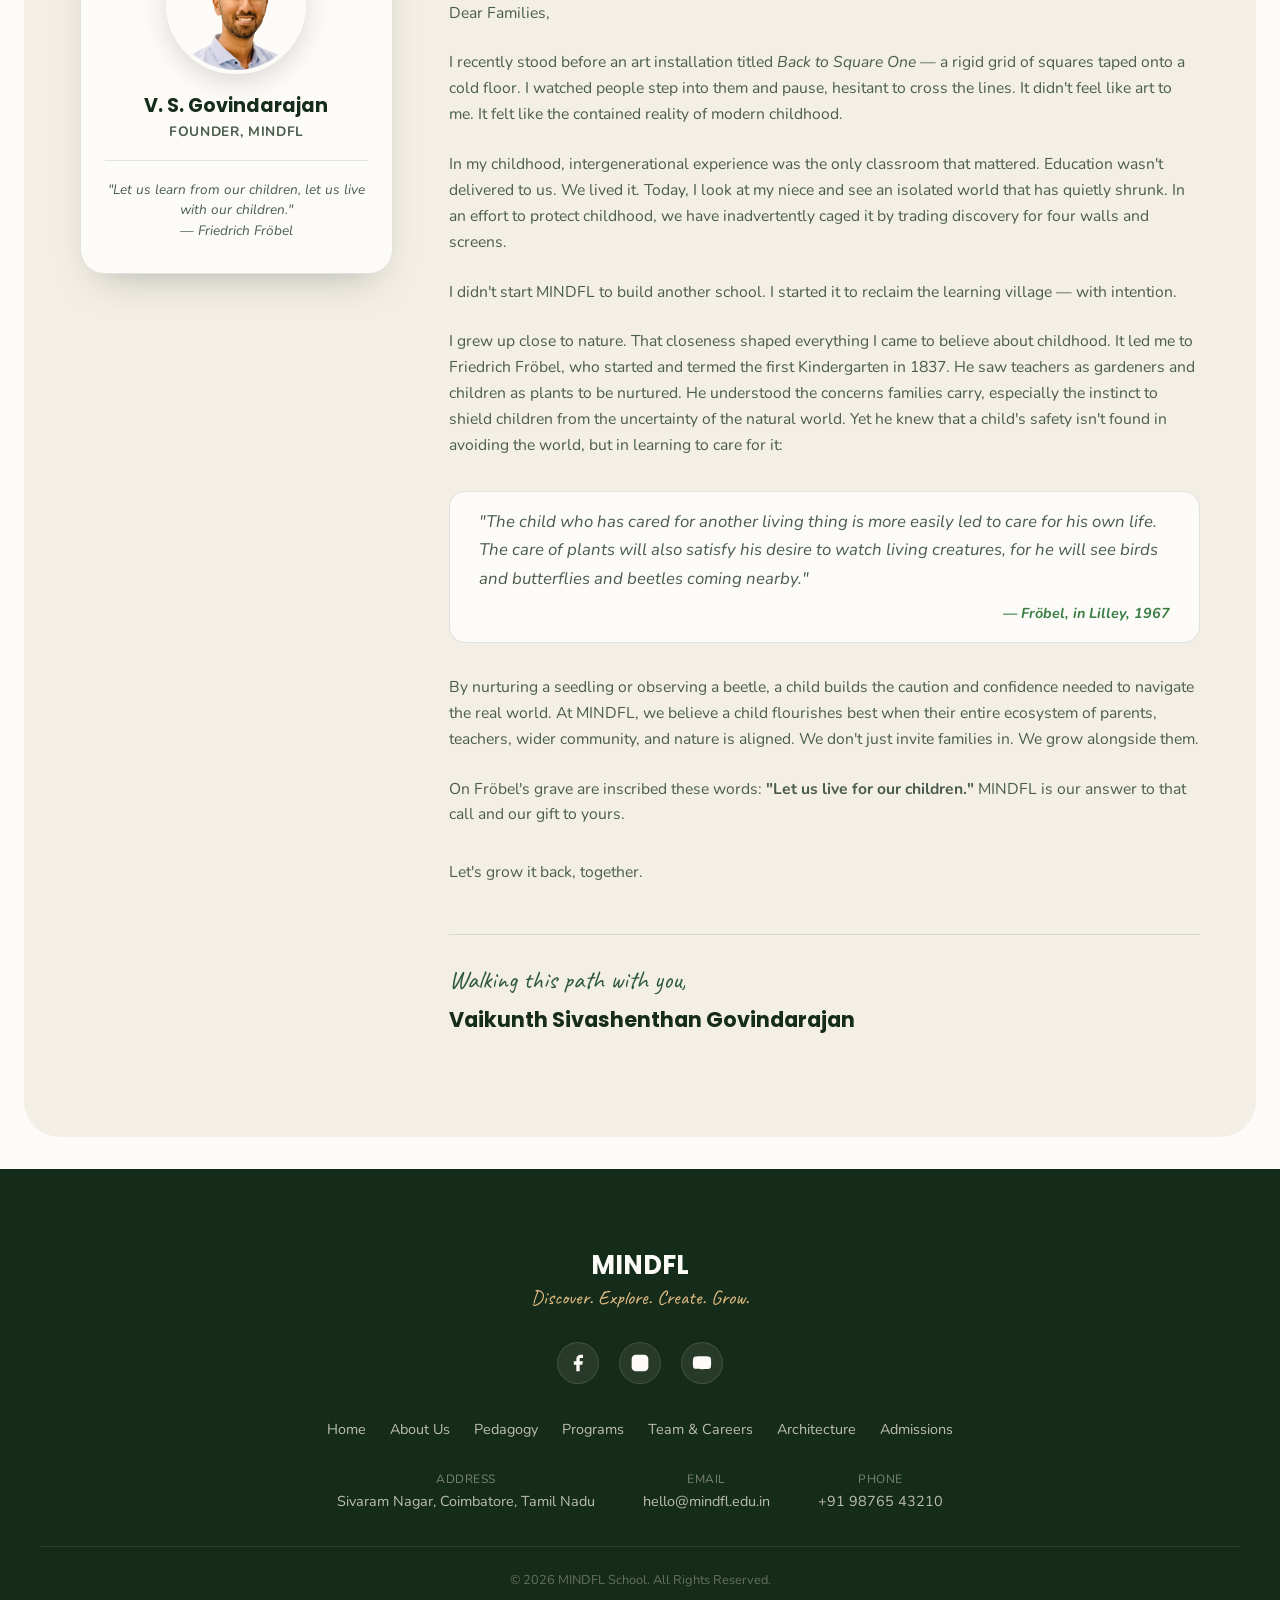
==== commit d32d4816: "Add pillar thumbnails, founder photograph, horizontal village gallery, and architecture page slidesh" ====
--- a/about.html
+++ b/about.html
@@ -106,8 +106,8 @@
           <!-- Left: Portrait details / Froebel grave quote -->
           <div style="position: sticky; top: 100px;">
             <div style="background: var(--paper); padding: 2rem 1.5rem; border-radius: 24px; border: 1px solid var(--cream-line); text-align: center; box-shadow: var(--shadow);">
-              <div style="width: 130px; height: 130px; margin: 0 auto 1.2rem; background: var(--moss); border-radius: 50%; display: flex; align-items: center; justify-content: center;">
-                <svg class="flat-icon" style="stroke: var(--paper); width: 50px; height: 50px;" viewBox="0 0 24 24"><path d="M12 11c2.2 0 4-1.8 4-4s-1.8-4-4-4-4 1.8-4 4 1.8 4 4 4zM6 21v-1.5c0-2.5 3-4.5 6-4.5s6 2 6 4.5V21"/></svg>
+              <div style="width: 140px; height: 140px; margin: 0 auto 1.2rem; border-radius: 50%; overflow: hidden; border: 4px solid var(--paper); box-shadow: 0 8px 24px rgba(43,36,22,0.15);">
+                <img src="founder.png" alt="V. S. Govindarajan — Founder, MINDFL" style="width: 100%; height: 100%; object-fit: cover; object-position: top center;">
               </div>
               <h3 style="font-size: 1.2rem; color: var(--forest-deep); margin-bottom: 0.2rem;">V. S. Govindarajan</h3>
               <span style="font-size: 0.85rem; text-transform: uppercase; letter-spacing: 0.05em; color: var(--ink-soft); font-weight: 700; display: block; margin-bottom: 1.2rem;">Founder, MINDFL</span>
--- a/index.css
+++ b/index.css
@@ -1,24 +1,26 @@
-@import url('https://fonts.googleapis.com/css2?family=Fraunces:ital,opsz,wght@0,9..144,300;0,9..144,500;0,9..144,600;0,9..144,700;1,9..144,500;1,9..144,600&family=Caveat:wght@500;600;700&family=Nunito+Sans:opsz,wght@6..12,400;6..12,500;6..12,600;6..12,700&display=swap');
+@import url('https://fonts.googleapis.com/css2?family=Poppins:ital,wght@0,300;0,400;0,500;0,600;0,700;1,400&family=Nunito:ital,wght@0,300;0,400;0,500;0,600;0,700;1,400&family=Playfair+Display:ital,wght@0,400;0,600;0,700;1,400&family=Caveat:wght@500;600;700&display=swap');
 
 :root {
-  /* Premium Earthy Palette */
-  --paper: #f6efe0;
-  --paper-deep: #efe4cd;
-  --forest: #33502f;
-  --forest-deep: #233b23;
-  --moss: #7c9463;
-  --moss-light: rgba(124, 148, 99, 0.15);
-  --clay: #b8552d;
-  --clay-deep: #963f1e;
-  --gold: #e0a83e;
-  --gold-soft: #f0c874;
-  --rose: #c77b63;
-  --ink: #2b2416;
-  --ink-soft: #5a4f3c;
-  --cream-line: rgba(43, 36, 22, 0.15);
+  /* Unified Organic Forest & Gold Palette */
+  --paper: #fcfbf8; /* Warm off-white background */
+  --paper-deep: #f4efe6; /* Soft warm neutral */
+  --forest: #2d5a3a; /* Primary forest green */
+  --forest-deep: #162c1b; /* Deep rich forest green (replaces black) */
+  --forest-dark: #122416; /* Deepest green for dark backgrounds */
+  --moss: #3a7d44; /* Natural leaf green accent */
+  --moss-light: rgba(58, 125, 68, 0.12);
+  --clay: #2d5a3a; /* Unified forest green for primary buttons & highlights */
+  --clay-deep: #1e4029; /* Darker forest green hover */
+  --gold: #d4a359; /* Warm gold */
+  --gold-soft: #e5be83; /* Soft gold highlights */
+  --mint-soft: #a8d8b0; /* Soft mint accent */
+  --rose: #3a7d44; /* Muted leaf green for secondary accents */
+  --ink: #162c1b; /* Rich deep forest ink */
+  --ink-soft: #4a5c4d; /* Soft green-gray for secondary text */
+  --cream-line: rgba(22, 44, 27, 0.12); /* Subtle green-tinted dividers */
   
   /* Decorative & UI Specs */
-  --shadow: 0 18px 40px -20px rgba(43, 36, 22, 0.3);
+  --shadow: 0 18px 40px -20px rgba(22, 44, 27, 0.35);
   --transition: all 0.35s cubic-bezier(0.25, 0.8, 0.25, 1);
   --max-width: 1120px;
 }
@@ -36,7 +38,7 @@
   margin: 0;
   background-color: var(--paper);
   color: var(--ink);
-  font-family: 'Nunito Sans', sans-serif;
+  font-family: 'Nunito', sans-serif;
   overflow-x: hidden;
   position: relative;
   min-height: 100vh;
@@ -64,7 +66,7 @@
 
 /* Typography Mobile-First (Optimized to prevent overlap) */
 h1 {
-  font-family: 'Fraunces', serif;
+  font-family: 'Poppins', sans-serif;
   color: var(--forest-deep);
   margin: 0;
   letter-spacing: -0.015em;
@@ -73,7 +75,7 @@
 }
 
 h2 {
-  font-family: 'Fraunces', serif;
+  font-family: 'Poppins', sans-serif;
   color: var(--forest-deep);
   margin: 0;
   letter-spacing: -0.01em;
@@ -82,7 +84,7 @@
 }
 
 h3 {
-  font-family: 'Fraunces', serif;
+  font-family: 'Poppins', sans-serif;
   color: var(--forest-deep);
   margin: 0;
   font-size: clamp(1.2rem, 4.5vw, 1.45rem);
@@ -90,7 +92,7 @@
 }
 
 h4 {
-  font-family: 'Fraunces', serif;
+  font-family: 'Poppins', sans-serif;
   color: var(--forest-deep);
   margin: 0;
   font-size: 1.15rem;
@@ -106,7 +108,8 @@
 }
 
 .eyebrow {
-  font-family: 'Caveat', cursive;
+  font-family: 'The Seasons', 'Playfair Display', serif;
+  font-style: italic;
   font-size: 1.45rem;
   color: var(--clay);
   display: inline-block;
@@ -147,6 +150,17 @@
   stroke: var(--forest);
 }
 
+/* Static Texture (Paper) */
+.texture-overlay {
+  position: fixed;
+  inset: 0;
+  pointer-events: none;
+  z-index: 100;
+  opacity: 0.12;
+  mix-blend-mode: multiply;
+  background-image: url('data:image/svg+xml;utf8,<svg viewBox="0 0 200 200" xmlns="http://www.w3.org/2000/svg"><filter id="noiseFilter"><feTurbulence type="fractalNoise" baseFrequency="0.65" numOctaves="3" stitchTiles="stitch"/></filter><rect width="100%" height="100%" filter="url(%23noiseFilter)"/></svg>');
+}
+
 /* Ambient Background Layers */
 #grain {
   position: fixed;
@@ -251,73 +265,76 @@
   top: 0;
   left: 0;
   right: 0;
-  z-index: 5000;
+  z-index: 50000;
   display: flex;
   align-items: center;
   justify-content: space-between;
   padding: 0.9rem 1.2rem;
   background: rgba(246, 239, 224, 0.95);
   backdrop-filter: blur(10px);
+  -webkit-backdrop-filter: blur(10px);
   border-bottom: 1px solid var(--cream-line);
-}
-
-.brand {
-  font-family: 'Fraunces', serif;
-  font-weight: 700;
-  font-size: 1.35rem;
-  color: var(--forest-deep);
-  display: flex;
-  align-items: center;
-  gap: 0.4rem;
-}
-
-.brand .dot {
-  width: 9px;
-  height: 9px;
-  border-radius: 50%;
-  background: var(--gold);
-}
-
-.nav-links {
-  position: fixed;
-  top: 60px;
-  left: 0;
-  right: 0;
-  bottom: 0;
-  background: var(--paper-deep, #f0e8d8);
-  display: flex;
-  flex-direction: column;
-  padding: 2.5rem 1.5rem;
-  gap: 1.5rem;
-  transform: translateX(100%);
-  transition: transform 0.4s cubic-bezier(0.2, 0.7, 0.3, 1);
-  z-index: 5001;
-  border-top: 1px solid var(--cream-line);
-  overflow-y: auto;
-  list-style: none;
-  margin: 0;
-}
-
-.nav-links.open {
-  transform: translateX(0);
-}
-
-.nav-links a {
-  font-weight: 600;
-  font-size: 1.1rem;
-  color: var(--ink-soft);
-  transition: var(--transition);
-  display: block;
-  padding: 0.5rem 0;
-}
-
-.nav-links a:hover,
-.nav-links a.active {
-  color: var(--clay);
-}
-
-.nav-cta {
-  display: none; /* Desktop only */
+  transition: background 0.3s ease;
+}
+
+@media (max-width: 991px) {
+  nav.menu-open {
+    z-index: 99999 !important;
+    backdrop-filter: none !important;
+    -webkit-backdrop-filter: none !important;
+    background: var(--paper-deep, #f4efe6) !important;
+  }
+
+  .nav-links {
+    position: fixed;
+    top: 60px;
+    left: 0;
+    right: 0;
+    bottom: 0;
+    height: calc(100vh - 60px);
+    height: calc(100dvh - 60px);
+    background: var(--paper-deep, #f4efe6);
+    display: flex;
+    flex-direction: column;
+    padding: 2.2rem 1.8rem 3rem;
+    gap: 1.1rem;
+    transform: translateX(100%);
+    transition: transform 0.35s cubic-bezier(0.16, 1, 0.3, 1);
+    z-index: 99999;
+    border-top: 1px solid var(--cream-line);
+    overflow-y: auto;
+    list-style: none;
+    margin: 0;
+    box-shadow: 0 25px 60px rgba(0, 0, 0, 0.2);
+  }
+
+  .nav-links.open {
+    transform: translateX(0);
+  }
+
+  .nav-links a {
+    font-family: 'Poppins', sans-serif;
+    font-weight: 700;
+    font-size: 1.25rem;
+    color: var(--forest-deep, #162c1b);
+    transition: var(--transition);
+    display: flex;
+    align-items: center;
+    justify-content: space-between;
+    padding: 0.85rem 0;
+    border-bottom: 1px solid rgba(22, 44, 27, 0.08);
+    text-decoration: none;
+  }
+
+  .nav-links a:hover,
+  .nav-links a.active {
+    color: var(--forest, #2d5a3a);
+    padding-left: 0.4rem;
+  }
+
+  .nav-cta {
+    display: none;
+  }
 }
 
 /* Mobile Nav Toggle */
@@ -327,7 +344,7 @@
   border: none;
   cursor: pointer;
   padding: 0.4rem;
-  z-index: 5002;
+  z-index: 100000;
 }
 
 .menu-btn span {
@@ -337,6 +354,18 @@
   background: var(--forest-deep);
   margin: 5px 0;
   transition: var(--transition);
+}
+
+.menu-btn.open span:nth-child(1) {
+  transform: rotate(45deg) translate(5px, 5px);
+}
+
+.menu-btn.open span:nth-child(2) {
+  opacity: 0;
+}
+
+.menu-btn.open span:nth-child(3) {
+  transform: rotate(-45deg) translate(5px, -5px);
 }
 
 .menu-btn.open span:nth-child(1) {
@@ -456,7 +485,7 @@
 }
 .grow-letter {
   font-size: 2.8rem;
-  font-family: 'Fraunces', serif;
+  font-family: 'Poppins', sans-serif;
   font-weight: 700;
   color: var(--clay);
   line-height: 1;
@@ -495,7 +524,7 @@
 }
 .stat-number {
   font-size: clamp(2.8rem, 10vw, 4rem);
-  font-family: 'Fraunces', serif;
+  font-family: 'Poppins', sans-serif;
   font-weight: 700;
   color: var(--gold-soft);
   line-height: 1;
@@ -574,7 +603,7 @@
   display: flex;
   align-items: center;
   justify-content: center;
-  font-family: 'Fraunces', serif;
+  font-family: 'Poppins', sans-serif;
   font-size: 1.8rem;
   font-weight: 700;
   border: 3px solid var(--paper);
@@ -648,7 +677,7 @@
   border: 1px solid var(--cream-line);
   padding: 0.65rem 1.1rem;
   font-size: 0.9rem;
-  font-family: 'Fraunces', serif;
+  font-family: 'Poppins', sans-serif;
   color: var(--forest-deep);
   border-radius: 100px;
   cursor: pointer;
@@ -929,19 +958,35 @@
 
   .nav-links {
     position: static;
+    display: flex;
     flex-direction: row;
     padding: 0;
     gap: 2rem;
     transform: none;
     z-index: auto;
-    border-top: none;
+    border: none;
     background: transparent;
     overflow-y: visible;
+    height: auto;
+    box-shadow: none;
+    margin: 0;
+    list-style: none;
   }
 
   .nav-links a {
+    font-family: 'Nunito', sans-serif;
+    font-weight: 600;
     font-size: 0.95rem;
+    color: var(--ink-soft);
     padding: 0;
+    border: none;
+    display: inline-block;
+  }
+
+  .nav-links a:hover,
+  .nav-links a.active {
+    color: var(--clay);
+    padding-left: 0;
   }
 
   .nav-cta {
@@ -1578,7 +1623,7 @@
 }
 
 .mini-form-card h3 {
-  font-family: 'Fraunces', serif;
+  font-family: 'Poppins', sans-serif;
   font-size: 1.3rem;
   color: var(--forest-deep, #1a201a);
   margin-bottom: 0.3rem;
@@ -1618,7 +1663,837 @@
   }
 }
 
-
-
-
-
+/* Parallax Stack Programs */
+.parallax-stack-container {
+  display: flex;
+  flex-direction: column;
+  gap: 3rem;
+  padding-bottom: 10vh;
+  position: relative;
+  max-width: 1000px;
+  margin: 0 auto;
+}
+
+.parallax-card {
+  position: sticky;
+  height: 60vh;
+  min-height: 400px;
+  border-radius: 32px;
+  overflow: hidden;
+  box-shadow: 0 -15px 40px rgba(0,0,0,0.15);
+  display: flex;
+  align-items: flex-end;
+  padding: 3rem;
+  background-color: var(--forest-deep);
+  transform-origin: top center;
+  border: 1px solid rgba(255,255,255,0.1);
+}
+
+.parallax-card:nth-child(1) { top: 12vh; z-index: 1; }
+.parallax-card:nth-child(2) { top: 15vh; z-index: 2; }
+.parallax-card:nth-child(3) { top: 18vh; z-index: 3; }
+.parallax-card:nth-child(4) { top: 21vh; z-index: 4; }
+.parallax-card:nth-child(5) { top: 24vh; z-index: 5; }
+
+.parallax-card .card-bg {
+  position: absolute;
+  inset: -15%;
+  background-size: cover;
+  background-position: center;
+  z-index: 0;
+  will-change: transform;
+  transition: scale 0.6s ease;
+}
+
+.parallax-card:hover .card-bg {
+  scale: 1.04;
+}
+
+.parallax-card .card-overlay {
+  position: absolute;
+  inset: 0;
+  background: linear-gradient(to top, rgba(26, 32, 26, 0.95) 0%, rgba(26, 32, 26, 0.4) 40%, transparent 100%);
+  z-index: 1;
+}
+
+.parallax-card .card-content {
+  position: relative;
+  z-index: 2;
+  color: var(--paper);
+  max-width: 600px;
+}
+
+.parallax-card .card-content h3 {
+  font-size: clamp(2rem, 5vw, 3rem);
+  color: var(--paper);
+  margin-bottom: 0.8rem;
+  margin-top: 0.8rem;
+}
+
+.parallax-card .card-content .age-badge {
+  display: inline-block;
+  background: rgba(255,255,255,0.15);
+  backdrop-filter: blur(10px);
+  padding: 0.4rem 1.2rem;
+  border-radius: 30px;
+  font-size: 0.95rem;
+  font-weight: 700;
+  letter-spacing: 1px;
+  text-transform: uppercase;
+  color: var(--paper);
+  border: 1px solid rgba(255,255,255,0.2);
+}
+
+.parallax-card .card-content .card-link {
+  display: inline-flex;
+  align-items: center;
+  gap: 0.5rem;
+  color: var(--gold-soft);
+  font-weight: 700;
+  font-size: 1.1rem;
+  margin-top: 0.5rem;
+  text-decoration: none;
+  transition: gap 0.3s ease;
+}
+
+.parallax-card .card-content .card-link:hover {
+  gap: 0.8rem;
+  color: var(--clay-light, #e49e8a);
+}
+
+@media (max-width: 768px) {
+  .parallax-card {
+    height: 55vh;
+    padding: 2rem;
+    border-radius: 24px;
+  }
+  .parallax-card:nth-child(1) { top: 10vh; }
+  .parallax-card:nth-child(2) { top: 12vh; }
+  .parallax-card:nth-child(3) { top: 14vh; }
+  .parallax-card:nth-child(4) { top: 16vh; }
+  .parallax-card:nth-child(5) { top: 18vh; }
+}
+
+/* Simple Grid Pedagogy (4 Cards in 1 Row on Desktop) */
+.pedagogy-section {
+  padding: 6rem 5%;
+  background: var(--forest-deep);
+  color: var(--paper);
+}
+
+.pedagogy-header {
+  text-align: center;
+  max-width: 700px;
+  margin: 0 auto 4rem;
+}
+
+.grid-pedagogy {
+  display: grid;
+  grid-template-columns: repeat(4, 1fr);
+  gap: 1.2rem;
+  max-width: var(--max-width, 1280px);
+  margin: 0 auto;
+}
+
+.pedagogy-card {
+  background: rgba(255, 255, 255, 0.05);
+  border: 1px solid rgba(255, 255, 255, 0.12);
+  padding: 2.2rem 1.4rem;
+  border-radius: 20px;
+  transition: transform 0.3s ease, background 0.3s ease, border-color 0.3s ease;
+  display: flex;
+  flex-direction: column;
+}
+
+.pedagogy-card:hover {
+  transform: translateY(-5px);
+  background: rgba(255, 255, 255, 0.08);
+  border-color: var(--gold-soft, #e5be83);
+}
+
+.pedagogy-title {
+  font-family: 'Poppins', sans-serif;
+  font-size: 1.45rem;
+  font-weight: 700;
+  color: var(--gold-soft, #e5be83);
+  margin-bottom: 0.8rem;
+}
+
+.pedagogy-desc {
+  font-family: 'Nunito', sans-serif;
+  font-size: 0.95rem;
+  line-height: 1.6;
+  color: rgba(252, 251, 248, 0.88);
+}
+
+@media (max-width: 991px) {
+  .grid-pedagogy {
+    grid-template-columns: repeat(2, 1fr);
+    gap: 1.4rem;
+  }
+}
+
+@media (max-width: 600px) {
+  .grid-pedagogy {
+    grid-template-columns: 1fr;
+  }
+}
+
+/* ==========================================================================
+   SIMPLE & SHORT COMPACT AGE-APPROPRIATE PROGRAMS SECTION
+   ========================================================================== */
+.programs-clean-section {
+  position: relative;
+  width: 100%;
+  background: var(--forest-deep, #162c1b);
+  padding: 5rem 1.5rem;
+  color: var(--paper, #fcfbf8);
+}
+
+.prog-clean-header {
+  text-align: center;
+  max-width: 720px;
+  margin: 0 auto 3rem;
+}
+
+.prog-clean-eyebrow {
+  display: inline-block;
+  font-family: 'Poppins', sans-serif;
+  font-size: 0.8rem;
+  font-weight: 700;
+  letter-spacing: 0.14em;
+  text-transform: uppercase;
+  color: var(--gold-soft, #e5be83);
+  background: rgba(229, 190, 131, 0.15);
+  border: 1px solid rgba(229, 190, 131, 0.35);
+  padding: 0.35rem 1rem;
+  border-radius: 100px;
+  margin-bottom: 1rem;
+}
+
+.prog-clean-heading {
+  font-family: 'Poppins', sans-serif;
+  font-size: clamp(2rem, 4vw, 2.8rem);
+  font-weight: 700;
+  color: #ffffff;
+  margin: 0 0 0.8rem 0;
+  line-height: 1.15;
+}
+
+.prog-clean-subtext {
+  font-family: 'Nunito', sans-serif;
+  font-size: clamp(1rem, 1.8vw, 1.1rem);
+  line-height: 1.6;
+  color: rgba(252, 251, 248, 0.85);
+  margin: 0;
+}
+
+.prog-compact-grid {
+  display: grid;
+  grid-template-columns: repeat(3, 1fr);
+  gap: 1.5rem;
+  max-width: var(--max-width, 1240px);
+  margin: 0 auto;
+}
+
+.prog-compact-card {
+  background: rgba(255, 255, 255, 0.04);
+  border: 1px solid rgba(255, 255, 255, 0.12);
+  border-radius: 20px;
+  overflow: hidden;
+  box-shadow: 0 15px 35px rgba(0, 0, 0, 0.25);
+  display: flex;
+  flex-direction: column;
+  transition: transform 0.35s ease, border-color 0.35s ease, box-shadow 0.35s ease;
+}
+
+.prog-compact-card:hover {
+  transform: translateY(-5px);
+  border-color: rgba(229, 190, 131, 0.45);
+  box-shadow: 0 20px 45px rgba(0, 0, 0, 0.35);
+}
+
+.prog-compact-img {
+  width: 100%;
+  height: 170px;
+  position: relative;
+  overflow: hidden;
+}
+
+.prog-compact-img img {
+  width: 100%;
+  height: 100%;
+  object-fit: cover;
+  object-position: center;
+  transition: transform 0.6s ease;
+}
+
+.prog-compact-card:hover .prog-compact-img img {
+  transform: scale(1.05);
+}
+
+.prog-compact-badge {
+  position: absolute;
+  top: 0.8rem;
+  right: 0.8rem;
+  font-family: 'Poppins', sans-serif;
+  font-size: 0.72rem;
+  font-weight: 700;
+  letter-spacing: 0.08em;
+  color: #ffffff;
+  background: rgba(0, 0, 0, 0.55);
+  backdrop-filter: blur(6px);
+  padding: 0.25rem 0.65rem;
+  border-radius: 100px;
+  border: 1px solid rgba(255, 255, 255, 0.2);
+}
+
+.prog-compact-body {
+  padding: 1.4rem;
+  display: flex;
+  flex-direction: column;
+  flex: 1;
+}
+
+.prog-compact-meta {
+  display: flex;
+  align-items: center;
+  gap: 0.6rem;
+  margin-bottom: 0.6rem;
+}
+
+.prog-compact-stage {
+  font-family: 'Poppins', sans-serif;
+  font-size: 0.75rem;
+  font-weight: 700;
+  color: var(--gold-soft, #e5be83);
+  letter-spacing: 0.08em;
+  text-transform: uppercase;
+}
+
+.prog-compact-age {
+  font-family: 'Nunito', sans-serif;
+  font-size: 0.8rem;
+  font-weight: 700;
+  color: #ffffff;
+  background: rgba(255, 255, 255, 0.14);
+  padding: 0.2rem 0.65rem;
+  border-radius: 100px;
+}
+
+.prog-compact-title {
+  font-family: 'Poppins', sans-serif;
+  font-size: 1.35rem;
+  font-weight: 700;
+  color: #ffffff;
+  margin: 0 0 0.5rem 0;
+}
+
+.prog-compact-desc {
+  font-family: 'Nunito', sans-serif;
+  font-size: 0.92rem;
+  line-height: 1.55;
+  color: rgba(252, 251, 248, 0.85);
+  margin: 0 0 1rem 0;
+  display: -webkit-box;
+  -webkit-line-clamp: 3;
+  -webkit-box-orient: vertical;
+  overflow: hidden;
+}
+
+.prog-compact-pills {
+  display: flex;
+  flex-wrap: wrap;
+  gap: 0.4rem;
+  margin-bottom: 1.2rem;
+}
+
+.prog-compact-pills span {
+  font-size: 0.78rem;
+  font-weight: 600;
+  color: rgba(252, 251, 248, 0.9);
+  background: rgba(255, 255, 255, 0.1);
+  padding: 0.25rem 0.65rem;
+  border-radius: 100px;
+  border: 1px solid rgba(255, 255, 255, 0.15);
+}
+
+.prog-compact-link {
+  margin-top: auto;
+  display: inline-flex;
+  align-items: center;
+  gap: 0.4rem;
+  font-family: 'Poppins', sans-serif;
+  font-size: 0.88rem;
+  font-weight: 700;
+  color: var(--gold-soft, #e5be83);
+  text-decoration: none;
+  transition: gap 0.25s ease, color 0.25s ease;
+}
+
+.prog-compact-link:hover {
+  gap: 0.7rem;
+  color: #ffffff;
+}
+
+@media (max-width: 991px) {
+  .prog-compact-grid {
+    grid-template-columns: repeat(2, 1fr);
+    gap: 1.2rem;
+  }
+}
+
+@media (max-width: 600px) {
+  .prog-compact-grid {
+    grid-template-columns: 1fr;
+  }
+}
+
+/* ==========================================================================
+   FULL SCREEN COLORFUL PARALLAX HERO STYLES
+   ========================================================================== */
+.hero-section {
+  min-height: 100vh;
+  display: flex;
+  flex-direction: column;
+  align-items: center;
+  justify-content: center;
+  text-align: center;
+  padding-top: 7rem;
+  padding-bottom: 4rem;
+  position: relative;
+  overflow: hidden;
+  perspective: 1000px;
+}
+
+/* 1. Colorful Mesh Gradient Blob Container */
+#hero-colorful-mesh {
+  position: absolute;
+  inset: -20%;
+  z-index: 0;
+  pointer-events: none;
+  filter: blur(50px);
+  opacity: 1;
+  will-change: transform;
+}
+
+.mesh-blob {
+  position: absolute;
+  border-radius: 50%;
+  mix-blend-mode: normal;
+  will-change: transform;
+}
+
+.mesh-blob-1 {
+  width: 65vw;
+  height: 65vw;
+  max-width: 750px;
+  max-height: 750px;
+  top: -5%;
+  left: -5%;
+  background: radial-gradient(circle, rgba(255, 107, 107, 0.65) 0%, rgba(255, 159, 67, 0.40) 45%, transparent 75%);
+  animation: blobFloat1 14s ease-in-out infinite alternate;
+}
+
+.mesh-blob-2 {
+  width: 60vw;
+  height: 60vw;
+  max-width: 700px;
+  max-height: 700px;
+  top: 0%;
+  right: -5%;
+  background: radial-gradient(circle, rgba(72, 219, 251, 0.60) 0%, rgba(29, 209, 161, 0.35) 50%, transparent 75%);
+  animation: blobFloat2 18s ease-in-out infinite alternate;
+}
+
+.mesh-blob-3 {
+  width: 70vw;
+  height: 70vw;
+  max-width: 800px;
+  max-height: 800px;
+  bottom: -10%;
+  left: 10%;
+  background: radial-gradient(circle, rgba(254, 202, 87, 0.70) 0%, rgba(255, 159, 67, 0.30) 50%, transparent 75%);
+  animation: blobFloat3 12s ease-in-out infinite alternate;
+}
+
+.mesh-blob-4 {
+  width: 52vw;
+  height: 52vw;
+  max-width: 600px;
+  max-height: 600px;
+  bottom: 0%;
+  right: 5%;
+  background: radial-gradient(circle, rgba(255, 159, 243, 0.55) 0%, rgba(84, 160, 255, 0.30) 50%, transparent 75%);
+  animation: blobFloat1 20s ease-in-out infinite alternate-reverse;
+}
+
+.mesh-blob-5 {
+  width: 45vw;
+  height: 45vw;
+  max-width: 500px;
+  max-height: 500px;
+  top: 30%;
+  left: 30%;
+  background: radial-gradient(circle, rgba(16, 172, 132, 0.50) 0%, rgba(254, 202, 87, 0.25) 50%, transparent 75%);
+  animation: blobFloat2 16s ease-in-out infinite alternate-reverse;
+}
+
+@keyframes blobFloat1 {
+  0% { transform: translate(0, 0) scale(1) rotate(0deg); }
+  50% { transform: translate(80px, -50px) scale(1.15) rotate(45deg); }
+  100% { transform: translate(-50px, 60px) scale(0.90) rotate(90deg); }
+}
+
+@keyframes blobFloat2 {
+  0% { transform: translate(0, 0) scale(1) rotate(0deg); }
+  50% { transform: translate(-90px, 60px) scale(1.20) rotate(-60deg); }
+  100% { transform: translate(60px, -40px) scale(0.85) rotate(120deg); }
+}
+
+@keyframes blobFloat3 {
+  0% { transform: translate(0, 0) scale(1); }
+  50% { transform: translate(50px, 80px) scale(1.18); }
+  100% { transform: translate(-60px, -50px) scale(0.92); }
+}
+
+/* 2. Floating Glassmorphic Chips */
+.hero-chip-container {
+  position: absolute;
+  inset: 0;
+  z-index: 2;
+  pointer-events: none;
+}
+
+.hero-chip {
+  position: absolute;
+  padding: 0.6rem 1.2rem;
+  border-radius: 50px;
+  background: rgba(255, 255, 255, 0.65);
+  backdrop-filter: blur(12px);
+  -webkit-backdrop-filter: blur(12px);
+  border: 1px solid rgba(255, 255, 255, 0.85);
+  box-shadow: 0 10px 30px rgba(0, 0, 0, 0.06), 0 2px 6px rgba(0, 0, 0, 0.04);
+  font-size: 0.92rem;
+  font-weight: 600;
+  color: var(--ink);
+  display: inline-flex;
+  align-items: center;
+  gap: 0.5rem;
+  pointer-events: auto;
+  transition: transform 0.3s cubic-bezier(0.175, 0.885, 0.32, 1.275), box-shadow 0.3s ease;
+  will-change: transform;
+}
+
+.hero-chip:hover {
+  transform: translateY(-4px) scale(1.05) !important;
+  box-shadow: 0 16px 36px rgba(0, 0, 0, 0.12), 0 4px 10px rgba(0, 0, 0, 0.08);
+}
+
+.chip-1 { top: 18%; left: 6%; animation: floatChip 6s ease-in-out infinite alternate; }
+.chip-2 { top: 26%; right: 7%; animation: floatChip 8s ease-in-out infinite alternate-reverse; }
+.chip-3 { bottom: 22%; left: 8%; animation: floatChip 7s ease-in-out infinite alternate; }
+.chip-4 { bottom: 28%; right: 9%; animation: floatChip 9s ease-in-out infinite alternate-reverse; }
+
+@keyframes floatChip {
+  0% { transform: translateY(0px); }
+  100% { transform: translateY(-12px); }
+}
+
+@media (max-width: 768px) {
+  .hero-chip { display: none; }
+  .mesh-blob { opacity: 0.6; }
+}
+
+/* 3. Native CSS Scroll-Driven Parallax (with feature query fallback) */
+@supports ((animation-timeline: view()) and (animation-range: entry)) {
+  .hero-section {
+    view-timeline: --heroTimeline;
+  }
+  
+  #hero-colorful-mesh {
+    animation: meshParallax linear both;
+    animation-timeline: --heroTimeline;
+    animation-range: exit 0% exit 100%;
+  }
+
+  #hero-parallax-bg {
+    animation: bgParallax linear both;
+    animation-timeline: --heroTimeline;
+    animation-range: exit 0% exit 100%;
+  }
+
+  .hero-content-inner {
+    animation: contentParallax linear both;
+    animation-timeline: --heroTimeline;
+    animation-range: exit 0% exit 80%;
+  }
+
+  @keyframes meshParallax {
+    to { transform: translateY(180px) scale(1.1); opacity: 0.3; }
+  }
+
+  @keyframes bgParallax {
+    to { transform: translateY(220px) scale(1.05); }
+  }
+
+  @keyframes contentParallax {
+    to { transform: translateY(120px); opacity: 0.2; }
+  }
+}
+
+@media (prefers-reduced-motion: reduce) {
+  .mesh-blob, .hero-chip, #hero-colorful-mesh, #hero-parallax-bg {
+    animation: none !important;
+    transform: none !important;
+  }
+}
+
+/* ==========================================================================
+   SUBTLE SECTION SCROLL REVEALS & ANIMATIONS (Fade Up / Swipe Up)
+   ========================================================================== */
+.fade-up,
+.reveal-up,
+.reveal-on-scroll {
+  opacity: 0;
+  transform: translateY(30px);
+  transition: opacity 0.7s cubic-bezier(0.16, 1, 0.3, 1), transform 0.7s cubic-bezier(0.16, 1, 0.3, 1);
+  will-change: opacity, transform;
+}
+
+.fade-up.is-visible,
+.fade-up.in-view,
+.reveal-up.is-visible,
+.reveal-up.in-view,
+.reveal-on-scroll.is-visible,
+.reveal-on-scroll.in-view {
+  opacity: 1;
+  transform: translateY(0);
+}
+
+@media (prefers-reduced-motion: reduce) {
+  .fade-up,
+  .reveal-up,
+  .reveal-on-scroll {
+    opacity: 1 !important;
+    transform: none !important;
+    transition: none !important;
+  }
+}
+
+/* ==========================================================================
+   VILLAGE GALLERY (Horizontal Scrollable Track with Drop Shadow & Rounded Cards)
+   ========================================================================== */
+.gallery-scroll-container {
+  display: flex;
+  gap: 1.6rem;
+  overflow-x: auto;
+  scroll-behavior: smooth;
+  padding: 1.2rem 0.5rem 2rem;
+  scroll-snap-type: x mandatory;
+  -webkit-overflow-scrolling: touch;
+  scrollbar-width: none;
+}
+.gallery-scroll-container::-webkit-scrollbar {
+  display: none;
+}
+.gallery-card {
+  flex: 0 0 320px;
+  height: 250px;
+  border-radius: 24px;
+  overflow: hidden;
+  box-shadow: 0 10px 30px rgba(43, 36, 22, 0.08);
+  border: 1px solid var(--cream-line);
+  scroll-snap-align: start;
+  transition: transform 0.35s ease, box-shadow 0.35s ease;
+  background: var(--paper-deep);
+  position: relative;
+}
+@media (min-width: 768px) {
+  .gallery-card {
+    flex: 0 0 360px;
+    height: 270px;
+  }
+}
+.gallery-card:hover {
+  transform: translateY(-6px);
+  box-shadow: 0 18px 42px rgba(43, 36, 22, 0.16);
+}
+.gallery-card img {
+  width: 100%;
+  height: 100%;
+  object-fit: cover;
+  display: block;
+  transition: transform 0.5s ease;
+}
+.gallery-card:hover img {
+  transform: scale(1.04);
+}
+.gallery-controls-bottom {
+  display: flex;
+  justify-content: center;
+  align-items: center;
+  gap: 1.2rem;
+  margin-top: 1.5rem;
+}
+.gallery-arrow-btn {
+  width: 52px;
+  height: 52px;
+  border-radius: 50%;
+  background: var(--paper-deep);
+  border: 1.5px solid var(--cream-line);
+  color: var(--forest-deep);
+  display: flex;
+  align-items: center;
+  justify-content: center;
+  cursor: pointer;
+  transition: all 0.3s cubic-bezier(0.16, 1, 0.3, 1);
+  box-shadow: 0 6px 16px rgba(43, 36, 22, 0.08);
+}
+.gallery-arrow-btn:hover {
+  background: var(--forest);
+  color: var(--paper);
+  transform: scale(1.08);
+  border-color: var(--forest);
+  box-shadow: 0 10px 24px rgba(43, 36, 22, 0.2);
+}
+
+/* Pillar Thumbnail Badges */
+.pillar-thumbnail-badge {
+  display: inline-flex;
+  align-items: center;
+  justify-content: center;
+  background: #ffffff;
+  padding: 6px 14px;
+  border-radius: 18px;
+  border: 1px solid var(--cream-line);
+  box-shadow: 0 6px 16px rgba(43, 36, 22, 0.08);
+}
+.pillar-thumb-img {
+  height: 60px;
+  width: auto;
+  object-fit: contain;
+  display: block;
+}
+
+/* ==========================================================================
+   ARCHITECTURE FULL-SIZE SLIDESHOW
+   ========================================================================== */
+.arch-slideshow-container {
+  max-width: 1060px;
+  margin: 0 auto;
+  position: relative;
+}
+.arch-slideshow-viewport {
+  position: relative;
+  width: 100%;
+  height: clamp(360px, 55vh, 560px);
+  border-radius: 32px;
+  overflow: hidden;
+  box-shadow: 0 20px 50px rgba(43, 36, 22, 0.15);
+  border: 1px solid var(--cream-line);
+  background: var(--forest-deep);
+}
+.arch-slide {
+  position: absolute;
+  inset: 0;
+  opacity: 0;
+  visibility: hidden;
+  transition: opacity 0.8s ease, transform 0.8s ease;
+  transform: scale(1.03);
+}
+.arch-slide.active {
+  opacity: 1;
+  visibility: visible;
+  transform: scale(1);
+}
+.arch-slide img {
+  width: 100%;
+  height: 100%;
+  object-fit: cover;
+  display: block;
+}
+.arch-slide-caption {
+  position: absolute;
+  bottom: 0;
+  inset-x: 0;
+  background: linear-gradient(to top, rgba(23, 36, 22, 0.9) 0%, rgba(23, 36, 22, 0.45) 70%, transparent 100%);
+  padding: 3.5rem 2.5rem 2rem;
+  color: var(--paper);
+}
+.arch-slide-caption h3 {
+  color: var(--paper);
+  font-size: 1.6rem;
+  margin-bottom: 0.4rem;
+}
+.arch-slide-caption p {
+  color: rgba(246, 239, 224, 0.88);
+  margin: 0;
+  font-size: 1rem;
+  line-height: 1.5;
+}
+.arch-slide-arrow {
+  position: absolute;
+  top: 50%;
+  transform: translateY(-50%);
+  width: 52px;
+  height: 52px;
+  border-radius: 50%;
+  background: rgba(246, 239, 224, 0.85);
+  backdrop-filter: blur(8px);
+  border: 1px solid rgba(255, 255, 255, 0.5);
+  color: var(--forest-deep);
+  display: flex;
+  align-items: center;
+  justify-content: center;
+  cursor: pointer;
+  z-index: 10;
+  transition: all 0.3s cubic-bezier(0.16, 1, 0.3, 1);
+  box-shadow: 0 8px 20px rgba(0, 0, 0, 0.2);
+}
+.arch-slide-arrow:hover {
+  background: var(--forest);
+  color: var(--paper);
+  transform: translateY(-50%) scale(1.1);
+}
+.arch-prev { left: 1.5rem; }
+.arch-next { right: 1.5rem; }
+
+.arch-thumbnails-wrapper {
+  display: flex;
+  justify-content: center;
+  gap: 1.2rem;
+  margin-top: 1.5rem;
+  flex-wrap: wrap;
+}
+.arch-thumb {
+  width: 110px;
+  height: 72px;
+  border-radius: 16px;
+  overflow: hidden;
+  cursor: pointer;
+  border: 3px solid transparent;
+  opacity: 0.6;
+  transition: all 0.3s ease;
+  box-shadow: 0 4px 12px rgba(43, 36, 22, 0.1);
+  background: var(--paper-deep);
+}
+.arch-thumb:hover {
+  opacity: 0.9;
+  transform: translateY(-3px);
+}
+.arch-thumb.active {
+  opacity: 1;
+  border-color: var(--moss);
+  transform: scale(1.05);
+  box-shadow: 0 8px 20px rgba(43, 36, 22, 0.2);
+}
+.arch-thumb img {
+  width: 100%;
+  height: 100%;
+  object-fit: cover;
+  display: block;
+}
+
+
+
